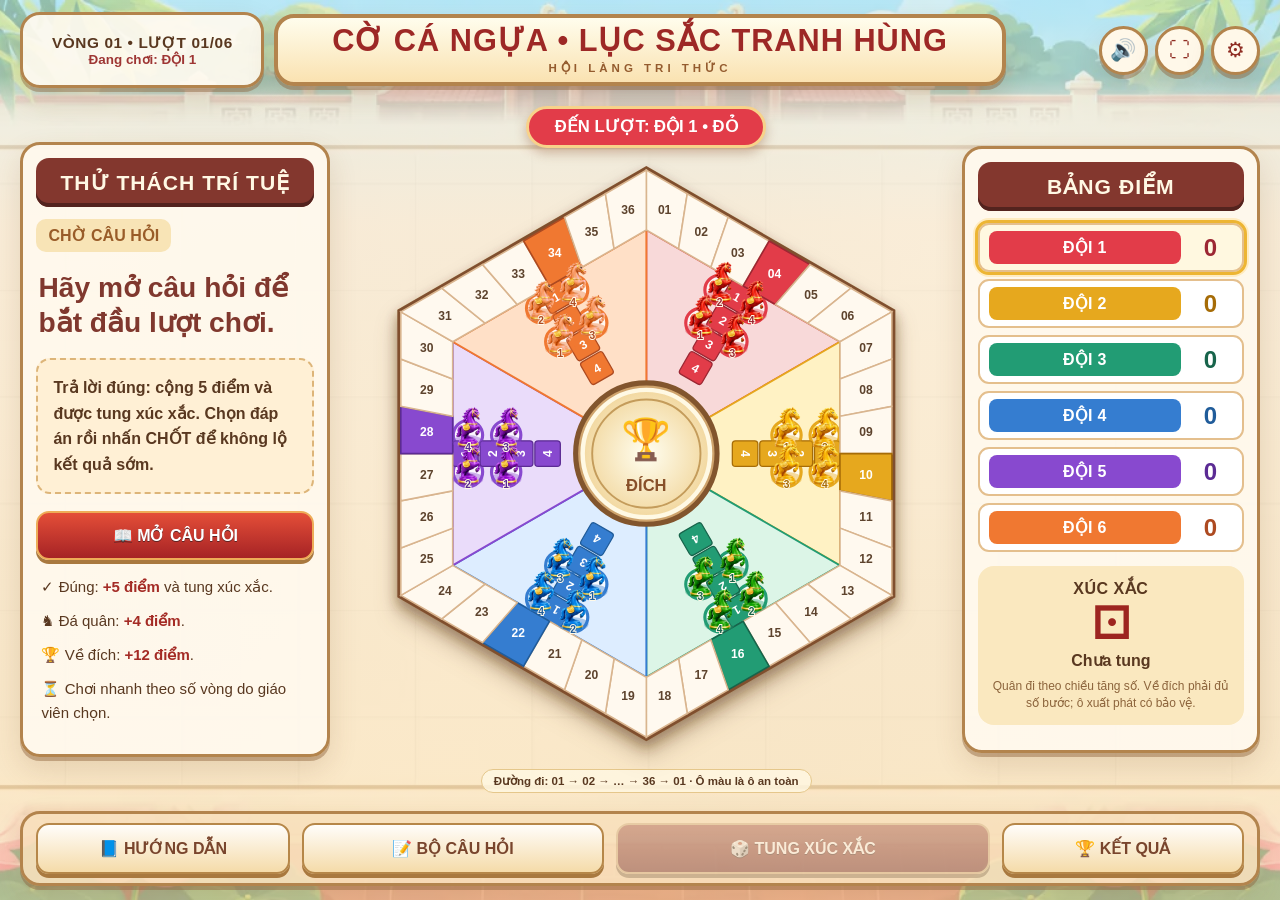
==== docs/co-ca-ngua-luc-sac/index.html @ 18ca9778 "Add playable six-team Cờ Cá Ngựa learning game with questions and 3D horse assets" ====
<!doctype html>
<html lang="vi">
<head>
<meta charset="utf-8"><meta name="viewport" content="width=device-width,initial-scale=1,viewport-fit=cover">
<title>Cờ Cá Ngựa • Lục Sắc Tranh Hùng – Hội Làng Tri Thức</title>
<meta name="description" content="Trò chơi cờ cá ngựa 6 đội, 6 màu, kết hợp câu hỏi giáo dục và tung xúc xắc – bản web chơi thử cho lớp học.">
<style>
:root{--ink:#593820;--muted:#82654a;--gold:#bd813b;--cream:#fff6e7;--paper:#fffaf1;--red:#ad342d;--shadow:0 12px 28px #71411b26;--b:#e6bd81;font-family:'Segoe UI',Tahoma,Arial,sans-serif;color:var(--ink)}
*{box-sizing:border-box}html,body{margin:0;min-height:100%;background:#efd8b1}button,input,select,textarea{font:inherit}button{cursor:pointer;touch-action:manipulation}button:disabled{cursor:not-allowed;opacity:.43;filter:grayscale(.5)}button:focus-visible,input:focus-visible,select:focus-visible{outline:3px solid #3191dd;outline-offset:3px}
body{background-image:linear-gradient(180deg,#d8eff4a8 0,#f8ecd9bb 25%,#f9e3bcac 100%),url('assets/background.webp');background-size:cover;background-position:center top;background-attachment:fixed}
.app{max-width:1920px;min-height:100dvh;margin:auto;display:flex;flex-direction:column;padding:12px clamp(10px,1.6vw,28px) 14px;gap:10px}
.header{display:grid;grid-template-columns:minmax(175px,1fr) minmax(320px,3fr) minmax(180px,1fr);align-items:center;gap:10px}
.info,.brand,.icon-btn,.panel,.foot,.chip{background:#fffaefe9;border:3px solid #b3844d;box-shadow:0 4px 0 #885c326b,var(--shadow);border-radius:20px}
.info{padding:10px 15px;text-align:center;min-height:76px;display:grid;align-content:center}.info strong{font-size:clamp(14px,1.2vw,22px);letter-spacing:.6px}.info span{color:#9e3634;font-weight:800;font-size:clamp(13px,1.05vw,18px)}
.brand{border-width:4px;text-align:center;padding:5px 12px;background:linear-gradient(#fffded,#fae2b1);position:relative}.brand h1{margin:1px 0;font-size:clamp(22px,2.4vw,42px);color:#9d2826;letter-spacing:1px;line-height:1.12}.brand p{font-weight:800;letter-spacing:4px;color:#945b2e;margin:2px 0;font-size:clamp(10px,.9vw,16px)}
.tool-icons{display:flex;justify-content:flex-end;gap:7px;flex-wrap:wrap}.icon-btn{height:49px;width:49px;border-radius:50%;font-size:21px;color:#8f2d23;background:#fff8e9}.icon-btn:hover{background:#fff0c7;transform:translateY(-2px)}
.main{display:grid;grid-template-columns:minmax(235px,25%) minmax(360px,1fr) minmax(240px,24%);gap:clamp(8px,1.3vw,22px);flex:1;min-height:0;align-items:stretch}
.panel{padding:13px;background:#fff9edf0;align-self:center;min-height:430px}.panel h2{font-size:clamp(20px,1.65vw,30px);text-align:center;border-radius:13px;background:#83372e;color:#fff8e4;margin:0 0 12px;padding:12px 6px;letter-spacing:1px;box-shadow:inset 0 -4px #53231e}
.side-label{display:inline-flex;font-weight:900;align-items:center;background:#f8e4b6;padding:7px 12px;border-radius:10px;color:#995c29}
.big-cta{font-size:clamp(22px,2.2vw,36px);font-weight:900;color:#80382e;margin:18px 2px 10px;line-height:1.26}
.instructions{font-size:clamp(15px,1.15vw,19px);line-height:1.65;margin:15px 5px}.instructions p{margin:9px 0}.instructions b{color:#a42b25}.phase-box{border:2px dashed #ddb579;background:#fff0d5;border-radius:14px;padding:15px;margin:17px 0;font-weight:700;line-height:1.6}
.soft-btn,.primary-btn{width:100%;border:2px solid #b68749;border-radius:13px;padding:13px 10px;font-size:clamp(16px,1.15vw,22px);font-weight:900;color:#79452d;background:linear-gradient(#fffdfa,#f5dba9);box-shadow:0 4px #a9793f;min-height:48px}.soft-btn:hover,.primary-btn:hover{filter:brightness(1.05);transform:translateY(-1px)}.primary-btn{background:linear-gradient(#e44e38,#a62325);border-color:#eeac57;color:white;text-shadow:0 1px #5f2323}.primary-btn:disabled{transform:none}
.board-area{display:flex;flex-direction:column;align-items:center;justify-content:center;gap:3px;min-width:0;position:relative}
.turn-banner{z-index:1;min-width:240px;padding:8px 22px;border:3px solid #f7d28a;border-radius:100px;background:#b52f28;color:white;font-weight:900;text-align:center;box-shadow:0 5px 12px #864b2859;font-size:clamp(15px,1.3vw,22px)}
.board-wrap{position:relative;width:100%;max-width:min(100%,700px);max-height:calc(100dvh - 235px);aspect-ratio:930/955;filter:drop-shadow(0 12px 10px #5333164d)}
#board{width:100%;height:100%;display:block;overflow:visible}#board .piece{cursor:pointer;transition:filter .15s}#board .piece:hover{filter:brightness(1.1) drop-shadow(0 0 8px #fff8a2)}#board .piece.canmove .piece-ring{stroke:#ffffff;stroke-width:8;stroke-dasharray:9 6;animation:halo 1s linear infinite}#board .piece.unselected{opacity:.86}#board .piece .horse-image{pointer-events:none}
@keyframes halo{to{stroke-dashoffset:-30}}.board-caption{font-size:clamp(11px,.9vw,16px);background:#fff8e3cf;border:1px solid #e5c78b;border-radius:100px;padding:4px 12px;text-align:center;font-weight:700;max-width:100%}
.score-row{display:flex;align-items:center;gap:8px;background:white;border:2px solid #e4bf8d;padding:6px 9px;margin:7px 0;border-radius:11px;min-height:47px}.score-name{font-weight:900;flex:1;text-align:center;color:white;border-radius:8px;padding:7px 3px;letter-spacing:.3px}.score-points{font-size:24px;font-weight:900;min-width:44px;text-align:center}.score-row.active{outline:3px solid #edb533;box-shadow:0 0 0 5px #ffecc1;background:#fff8e0}
.dice-panel{border-radius:16px;background:#fae8bf;padding:13px;text-align:center;margin-top:14px}.dice-panel strong{font-size:16px;letter-spacing:.5px}.die{font-size:44px;line-height:1.2;color:#9d2520;font-weight:900}.die.roll{animation:spin .1s linear infinite}@keyframes spin{50%{transform:rotate(10deg) scale(1.12)}}.mini-rule{font-size:12px;color:#8c643c;line-height:1.4;margin-top:8px}
.foot{display:grid;grid-template-columns:1.05fr 1.25fr 1.55fr 1fr;gap:12px;padding:9px 13px;background:#f8e1bdde;min-height:75px}.foot button{min-height:51px}
.modal-backdrop{display:none;position:fixed;inset:0;background:#26170fe8;backdrop-filter:blur(7px);z-index:30;align-items:center;justify-content:center;padding:15px}.modal-backdrop.open{display:flex}.modal{background:linear-gradient(140deg,#fff8e6,#fffdf7);border:5px solid #d8a14f;border-radius:26px;box-shadow:0 25px 75px #0d0706b0;max-height:96dvh;overflow:auto;width:min(1080px,97vw);position:relative;padding:clamp(18px,3vw,38px)}.modal h2{margin:0;color:#90372d;font-size:clamp(24px,2.6vw,46px)}.modal-top{display:flex;justify-content:space-between;align-items:center;gap:12px;padding-bottom:13px;border-bottom:2px solid #f1d4a3}.modal-top small{color:#a77a41;font-weight:900;letter-spacing:1px}.close-modal{background:#f3e1bb;border:2px solid #d4ad73;border-radius:50%;font-weight:900;width:42px;height:42px;font-size:23px;color:#85412f}
.q-title{text-align:center;font-size:clamp(25px,3.3vw,49px);line-height:1.23;font-weight:900;margin:28px auto 22px;max-width:910px;color:#4f311e}.q-options{display:grid;grid-template-columns:repeat(2,minmax(0,1fr));gap:15px;margin:18px auto;max-width:940px}.q-option{background:#fff;border:3px solid #dab381;border-radius:16px;min-height:79px;padding:16px;font-size:clamp(18px,1.65vw,28px);font-weight:750;text-align:left;color:#603d28}.q-option:hover{background:#fff0cf}.q-option.selected{background:#d9e8ff;border-color:#3384d5}.q-option.correct{background:#dcf6dc;border-color:#25965f}.q-option.wrong{background:#ffe0df;border-color:#cf4c3f}.q-option:disabled{opacity:1;cursor:default}
.q-actions{display:flex;gap:14px;margin-top:24px;justify-content:center;align-items:center;flex-wrap:wrap}.q-actions .primary-btn,.q-actions .soft-btn{width:auto;min-width:225px;padding-inline:28px}.quiz-timer{font-variant-numeric:tabular-nums;font-size:clamp(24px,3vw,48px);font-weight:900;color:#b22f2e;background:#fff0d3;border:3px solid #c89655;border-radius:100px;padding:9px 22px}.quiz-timer.low{color:#f02c32;animation:urgent .7s infinite alternate}@keyframes urgent{to{background:#ffb9a4}}
.answer-result{display:none;margin:17px auto 0;padding:18px 22px;border-radius:16px;background:#f9ead0;font-size:clamp(17px,1.4vw,24px);line-height:1.5;max-width:940px}.answer-result.show{display:block}.answer-result.good{background:#dcf5db;color:#176a35}.answer-result.bad{background:#ffe1d9;color:#9b2b1f}
.text-response{width:100%;padding:17px;border:3px solid #d6b076;border-radius:16px;font-size:clamp(22px,2vw,34px);min-height:70px}.settings-grid{display:grid;grid-template-columns:1fr 1fr;gap:18px;margin-top:24px}.settings-grid label{font-size:18px;font-weight:800}.settings-grid select,.settings-grid input{display:block;width:100%;padding:11px;font-size:18px;border:2px solid #cda56c;border-radius:10px;margin-top:9px;background:white}.settings-grid input[type=checkbox]{display:inline;width:auto;margin:8px}.list-bank{max-height:180px;overflow:auto;background:#fff5e4;border-radius:12px;padding:12px;font-size:15px;margin:12px 0}.toast{position:fixed;bottom:105px;left:50%;transform:translateX(-50%);z-index:40;background:#47301fea;color:white;padding:13px 23px;border:1px solid #f8d792;border-radius:14px;box-shadow:var(--shadow);max-width:90vw;font-weight:800;text-align:center;display:none}.toast.show{display:block}
@media(min-width:1500px){.main{grid-template-columns:24% 1fr 23%}.panel{padding:17px}.board-wrap{max-width:750px}}
@media(max-width:1100px){.app{padding:9px}.main{grid-template-columns:minmax(200px,24%) minmax(315px,1fr) minmax(195px,23%);gap:7px}.panel{padding:8px}.header{grid-template-columns:180px 1fr 180px}.brand h1{font-size:24px}.info{min-height:60px}.panel h2{font-size:19px;padding:8px}.big-cta{font-size:21px}.score-row{min-height:38px;padding:4px}.score-points{font-size:19px}.board-wrap{max-height:calc(100dvh - 207px)}.foot{gap:6px;padding:6px}}
@media(max-width:790px){.app{gap:9px}.header{grid-template-columns:1fr auto}.brand{grid-column:1/-1;grid-row:1}.info{grid-column:1;grid-row:2}.tool-icons{grid-column:2;grid-row:2}.main{display:flex;flex-direction:column}.board-area{order:0}.left-panel{order:1}.right-panel{order:2}.board-wrap{width:min(95vw,600px);max-height:none}.panel{width:100%;min-height:auto}.foot{grid-template-columns:1fr 1fr;position:sticky;bottom:4px;z-index:10}.board-caption{font-size:11px}.q-options{grid-template-columns:1fr}.settings-grid{grid-template-columns:1fr}.q-option{min-height:59px}}
@media(prefers-reduced-motion:reduce){*,*::before,*::after{animation:none!important;transition:none!important}}
</style>
</head>
<body>
<div class="app">
<header class="header">
 <div class="info"><strong id="roundLabel">VÒNG 01 • LƯỢT 01/06</strong><span id="teamLabel">Đang chơi: ĐỘI 1</span></div>
 <div class="brand"><h1>CỜ CÁ NGỰA • LỤC SẮC TRANH HÙNG</h1><p>HỘI LÀNG TRI THỨC</p></div>
 <div class="tool-icons"><button class="icon-btn" id="soundBtn" title="Bật / tắt âm thanh">🔊</button><button class="icon-btn" id="fullscreenBtn" title="Toàn màn hình">⛶</button><button class="icon-btn" id="settingsBtn" title="Cài đặt">⚙</button></div>
</header>
<main class="main">
 <section class="panel left-panel" aria-label="Thông tin trò chơi"><h2>THỬ THÁCH TRÍ TUỆ</h2><div class="side-label" id="phaseTitle">SẴN SÀNG</div><div class="big-cta" id="phaseHeadline">Trả lời đúng để tung xúc xắc!</div><div class="phase-box" id="phaseDetail">Đội đến lượt hãy mở câu hỏi. Đáp án chỉ xuất hiện sau khi chốt.</div><button class="primary-btn" id="questionBtn">📖 MỞ CÂU HỎI</button><div id="piecePicker" style="display:none;grid-template-columns:1fr 1fr;gap:7px;margin-top:12px"></div><div class="instructions"><p>✓ Đúng: <b>+5 điểm</b> và tung xúc xắc.</p><p>♞ Đá quân: <b>+4 điểm</b>.</p><p>🏆 Về đích: <b>+12 điểm</b>.</p><p>⏳ Chơi nhanh theo số vòng do giáo viên chọn.</p></div></section>
 <section class="board-area"><div class="turn-banner" id="turnBanner">ĐẾN LƯỢT: ĐỘI 1 • ĐỎ</div><div class="board-wrap"><svg id="board" xmlns="http://www.w3.org/2000/svg" viewBox="495 90 930 965" role="img" aria-label="Bàn cờ cá ngựa 6 đội, vòng đi 36 ô, các quân ngựa có thể bấm chọn"></svg></div><div class="board-caption">Đường đi: 01 → 02 → … → 36 → 01 · Ô màu là ô an toàn</div></section>
 <aside class="panel right-panel"><h2>BẢNG ĐIỂM</h2><div id="scores"></div><div class="dice-panel"><strong>XÚC XẮC</strong><div class="die" id="dieFace">⚀</div><div id="diceText" style="font-weight:800">Chưa tung</div><div class="mini-rule">Quân đi theo chiều tăng số. Về đích phải đủ số bước; ô xuất phát có bảo vệ.</div></div><div style="margin-top:12px"><button class="soft-btn" id="skipBtn" style="display:none">CHUYỂN ĐỘI ➜</button></div></aside>
</main>
<footer class="foot"><button class="soft-btn" id="guideBtn">📘 HƯỚNG DẪN</button><button class="soft-btn" id="bankBtn">📝 BỘ CÂU HỎI</button><button class="primary-btn" id="rollBtn" disabled>🎲 TUNG XÚC XẮC</button><button class="soft-btn" id="resultBtn">🏆 KẾT QUẢ</button></footer>
</div>
<div class="modal-backdrop" id="questionModal" role="dialog" aria-modal="true" aria-label="Câu hỏi"><div class="modal"><div class="modal-top"><div><small id="qMeta">CÂU HỎI</small><h2 id="qTeam">ĐỘI 1</h2></div><div class="quiz-timer" id="timerFace">25s</div><button class="close-modal" id="closeQuestion" aria-label="Thu nhỏ câu hỏi">×</button></div><div class="q-title" id="qTitle"></div><div class="q-options" id="qOptions"></div><div id="shortBox" style="display:none"><input id="shortAnswer" class="text-response" placeholder="Nhập câu trả lời ngắn của đội…"><p style="text-align:center;color:#87664c">Giáo viên có thể chấm đúng/sai thủ công sau khi chốt.</p></div><div class="answer-result" id="qResult"></div><div class="q-actions" id="qActions"></div></div></div>
<div class="modal-backdrop" id="generalModal" role="dialog" aria-modal="true" aria-label="Cài đặt và hướng dẫn"><div class="modal"><div class="modal-top"><h2 id="generalTitle">HƯỚNG DẪN</h2><button class="close-modal" id="closeGeneral">×</button></div><div id="generalBody"></div></div></div>
<div class="toast" id="toast" role="status"></div>
<script>
(()=>{'use strict';
const $=id=>document.getElementById(id), esc=x=>String(x??'').replace(/[&<>"']/g,c=>({'&':'&amp;','<':'&lt;','>':'&gt;','"':'&quot;',"'":'&#39;'}[c]));
const TEAMS=[{name:'Đội 1',desc:'ĐỎ',color:'#e23c49',dark:'#9c2733',light:'#f8d9d9',start:4},{name:'Đội 2',desc:'VÀNG',color:'#e6a81e',dark:'#a66c07',light:'#fff2c4',start:10},{name:'Đội 3',desc:'XANH LÁ',color:'#229c74',dark:'#17644b',light:'#dcf5e7',start:16},{name:'Đội 4',desc:'XANH DƯƠNG',color:'#357dd0',dark:'#205c9a',light:'#ddedff',start:22},{name:'Đội 5',desc:'TÍM',color:'#8849cf',dark:'#5b2b94',light:'#eadcfa',start:28},{name:'Đội 6',desc:'CAM',color:'#f07831',dark:'#ad4a21',light:'#ffe0c7',start:34}];
const Q=[
{type:'mcq',topic:'Địa lí',q:'Thủ đô của Việt Nam là thành phố nào?',o:['Huế','Đà Nẵng','Hà Nội','TP. Hồ Chí Minh'],a:2,ex:'Hà Nội là thủ đô của Việt Nam.'},
{type:'mcq',topic:'Địa lí',q:'Châu lục nào có diện tích lớn nhất trên Trái Đất?',o:['Châu Âu','Châu Á','Châu Phi','Châu Đại Dương'],a:1,ex:'Châu Á là châu lục có diện tích lớn nhất.'},
{type:'tf',topic:'Khoa học',q:'Trái Đất tự quay quanh trục của mình.',a:true,ex:'Trái Đất tự quay quanh trục, tạo ra sự luân phiên ngày và đêm.'},
{type:'mcq',topic:'Lịch sử',q:'Văn Miếu – Quốc Tử Giám nằm ở thành phố nào?',o:['Hà Nội','Huế','Đà Lạt','Cần Thơ'],a:0,ex:'Văn Miếu – Quốc Tử Giám nằm tại Hà Nội.'},
{type:'short',topic:'Tiếng Anh',q:'Viết từ tiếng Anh có nghĩa là “thư viện”.',accepted:['library'],ex:'Library nghĩa là thư viện.'},
{type:'mcq',topic:'Khoa học',q:'Khí nào cần thiết cho quá trình hô hấp của con người?',o:['Nitơ','Ôxi','Heli','Hiđrô'],a:1,ex:'Con người cần ôxi cho quá trình hô hấp.'},
{type:'mcq',topic:'Địa lí',q:'Đường Xích đạo chia Trái Đất thành những phần nào?',o:['Đông và Tây','Bắc và Nam','Trên và dưới','Đất và biển'],a:1,ex:'Xích đạo chia Trái Đất thành bán cầu Bắc và bán cầu Nam.'},
{type:'tf',topic:'Toán học',q:'Một tam giác có tổng ba góc trong bằng 180 độ.',a:true,ex:'Tổng ba góc trong của một tam giác là 180°.'},
{type:'mcq',topic:'Tiếng Anh',q:'Dạng quá khứ của động từ “go” là gì?',o:['goed','gone','went','going'],a:2,ex:'Go – went – gone.'},
{type:'mcq',topic:'Lịch sử',q:'Ngày Quốc khánh Việt Nam là ngày nào?',o:['30/4','1/5','2/9','20/11'],a:2,ex:'Ngày Quốc khánh Việt Nam là ngày 2 tháng 9.'},
{type:'keyword',topic:'Địa lí',q:'Hãy chọn đúng HAI đại dương trong các tên sau.',o:['Thái Bình Dương','Châu Á','Đại Tây Dương','Châu Phi','Sao Hỏa'],a:[0,2],ex:'Thái Bình Dương và Đại Tây Dương đều là đại dương.'},
{type:'mcq',topic:'Sinh học',q:'Bộ phận nào của cây thường thực hiện quang hợp chủ yếu?',o:['Rễ','Lá','Hoa','Quả'],a:1,ex:'Lá chứa nhiều lục lạp và là cơ quan quang hợp chủ yếu.'},
{type:'short',topic:'Địa lí',q:'Nêu tên hành tinh chúng ta đang sinh sống.',accepted:['trái đất','trai dat','earth'],ex:'Chúng ta đang sinh sống trên Trái Đất.'},
{type:'tf',topic:'Vật lí',q:'Âm thanh có thể truyền qua chân không.',a:false,ex:'Âm thanh cần môi trường vật chất để truyền.'},
{type:'mcq',topic:'Toán học',q:'Phép tính 12 × 8 cho kết quả nào?',o:['86','96','108','116'],a:1,ex:'12 nhân 8 bằng 96.'},
{type:'mcq',topic:'Địa lí',q:'Lớp vỏ Trái Đất nằm ở vị trí nào?',o:['Ngoài cùng','Trong cùng','Giữa lõi','Chỉ ở đại dương'],a:0,ex:'Vỏ Trái Đất là lớp ngoài cùng.'},
{type:'mcq',topic:'Tiếng Anh',q:'“She ____ to school every day.” Chọn từ đúng.',o:['go','goes','going','went'],a:1,ex:'Ngôi thứ ba số ít ở hiện tại đơn dùng goes.'},
{type:'keyword',topic:'Khoa học',q:'Hãy chọn đúng HAI vật liệu dẫn điện thông dụng.',o:['Gỗ khô','Đồng','Nhựa','Nhôm','Cao su'],a:[1,3],ex:'Đồng và nhôm đều là kim loại dẫn điện.'},
{type:'tf',topic:'Địa lí',q:'Mặt Trăng là một ngôi sao tự phát sáng.',a:false,ex:'Mặt Trăng là vệ tinh tự nhiên và phản xạ ánh sáng Mặt Trời.'},
{type:'mcq',topic:'Địa lí',q:'Đại dương nào có diện tích lớn nhất?',o:['Ấn Độ Dương','Đại Tây Dương','Bắc Băng Dương','Thái Bình Dương'],a:3,ex:'Thái Bình Dương có diện tích lớn nhất.'},
{type:'mcq',topic:'Toán học',q:'Một giờ có bao nhiêu phút?',o:['30','45','60','90'],a:2,ex:'Một giờ có 60 phút.'},
{type:'mcq',topic:'Lịch sử',q:'Hai Bà Trưng khởi nghĩa vào năm nào?',o:['Năm 40','Năm 248','Năm 938','Năm 1010'],a:0,ex:'Cuộc khởi nghĩa Hai Bà Trưng nổ ra năm 40.'},
{type:'short',topic:'Tiếng Anh',q:'Viết từ tiếng Anh chỉ màu xanh lá cây.',accepted:['green'],ex:'Green nghĩa là màu xanh lá cây.'},
{type:'mcq',topic:'Khoa học',q:'Nước tinh khiết đóng băng ở khoảng bao nhiêu độ C (áp suất thường)?',o:['0°C','10°C','50°C','100°C'],a:0,ex:'Ở áp suất khí quyển tiêu chuẩn, nước tinh khiết đóng băng ở khoảng 0°C.'},
{type:'mcq',topic:'Tiếng Anh',q:'“Children” là số nhiều của từ nào?',o:['child','chicken','chair','city'],a:0,ex:'Child – children.'},
{type:'tf',topic:'Khoa học',q:'Thực vật cần ánh sáng cho quá trình quang hợp.',a:true,ex:'Ánh sáng cung cấp năng lượng cho quá trình quang hợp.'},
{type:'mcq',topic:'Địa lí',q:'Bản đồ thường dùng yếu tố nào để thể hiện phương hướng?',o:['Thước đo nhiệt','Mũi tên chỉ Bắc','Đồng hồ','Nhiệt kế'],a:1,ex:'Mũi tên chỉ hướng Bắc giúp xác định các hướng còn lại.'},
{type:'mcq',topic:'Toán học',q:'Số nào là số nguyên tố?',o:['9','15','17','21'],a:2,ex:'17 chỉ có hai ước dương là 1 và 17.'},
{type:'short',topic:'Địa lí',q:'Tên một châu lục nằm hoàn toàn ở bán cầu Nam?',accepted:['châu nam cực','nam cực','antarctica'],ex:'Châu Nam Cực nằm hoàn toàn ở bán cầu Nam.'},
{type:'mcq',topic:'Khoa học',q:'Trong hệ Mặt Trời, hành tinh nào gần Mặt Trời nhất?',o:['Trái Đất','Sao Kim','Sao Thủy','Sao Hỏa'],a:2,ex:'Sao Thủy là hành tinh gần Mặt Trời nhất.'}
];
let bank=Q.slice(), settings={rounds:4,launchAny:true,sound:true}, state, activeQuestion=null, selected=null, confirmed=false, qRemaining=25, qPaused=false, timerId=null, toastId=null, animating=false, audioContext=null;
const pick=(x)=>Number(x||0), rnd=()=>Math.floor(Math.random()*6)+1, pad=n=>String(n).padStart(2,'0');
const point=(r,a)=>({x:960+r*Math.cos(a*Math.PI/180),y:565+r*Math.sin(a*Math.PI/180)}), lerp=(a,b,t)=>({x:a.x+(b.x-a.x)*t,y:a.y+(b.y-a.y)*t}), points=(p)=>p.map(k=>`${k.x.toFixed(2)},${k.y.toFixed(2)}`).join(' ');
function drawBoard(){const svg=$('board');let out=`<defs><linearGradient id="wood" x1="0" y1="0" x2="1" y2="1"><stop stop-color="#ffe5aa"/><stop offset=".5" stop-color="#d7a25c"/><stop offset="1" stop-color="#97613a"/></linearGradient><radialGradient id="trophyBg"><stop stop-color="#fffef0"/><stop offset="1" stop-color="#f2d8a0"/></radialGradient><filter id="boardShadow" x="-30%" y="-30%" width="160%" height="170%"><feDropShadow dx="0" dy="10" stdDeviation="9" flood-color="#64401e" flood-opacity=".4"/></filter></defs>`;
 const V=Array.from({length:6},(_,i)=>point(445,-90+i*60)),U=Array.from({length:6},(_,i)=>point(351,-90+i*60));
 out+=`<g filter="url(#boardShadow)"><polygon points="${points(V)}" fill="url(#wood)" stroke="#80502d" stroke-width="11"/><polygon points="${points(Array.from({length:6},(_,i)=>point(432,-90+i*60)))}" fill="#fff9ed" stroke="#e6c17f" stroke-width="6"/></g>`;
 TEAMS.forEach((t,i)=>{const a=-60+60*i;out+=`<polygon points="${points([{x:960,y:565},U[i],U[(i+1)%6]])}" fill="${t.light}" stroke="${t.color}" stroke-width="3"/>`;
 const cc=point(250,a),ang=a*Math.PI/180,ux=-Math.sin(ang),uy=Math.cos(ang),vx=Math.cos(ang),vy=Math.sin(ang);
 for(let row of [-1,1])for(let col of [-1,1]){const x=cc.x+ux*row*29+vx*col*30,y=cc.y+uy*row*29+vy*col*30;out+=`<circle cx="${x}" cy="${y}" r="23" fill="white" fill-opacity=".75" stroke="${t.color}" stroke-width="5"/>`}
 for(let j=0;j<4;j++){const p=point(155+j*43,a);out+=`<g transform="translate(${p.x} ${p.y}) rotate(${a+90})"><rect x="-20" y="-20" width="40" height="40" rx="5" fill="${t.color}" stroke="${t.dark}" stroke-width="2"/><text x="0" y="7" text-anchor="middle" fill="white" font-size="19" font-weight="900">${4-j}</text></g>`}
 });
 for(let i=0;i<6;i++)for(let j=0;j<6;j++){let q=[lerp(V[i],V[(i+1)%6],j/6),lerp(V[i],V[(i+1)%6],(j+1)/6),lerp(U[i],U[(i+1)%6],(j+1)/6),lerp(U[i],U[(i+1)%6],j/6)];let n=i*6+j+1,p={x:q.reduce((s,v)=>s+v.x,0)/4,y:q.reduce((s,v)=>s+v.y,0)/4},safe=j===3;out+=`<polygon points="${points(q)}" fill="${safe?TEAMS[i].color:'#fff9ef'}" stroke="${safe?TEAMS[i].dark:'#d9b58f'}" stroke-width="2.5"/><text x="${p.x}" y="${p.y+6}" font-size="19" text-anchor="middle" font-weight="800" fill="${safe?'#fff':'#5d432d'}">${pad(n)}</text>`}
 out+=`<circle cx="960" cy="565" r="111" fill="#cfa46d" stroke="#82552d" stroke-width="8"/><circle cx="960" cy="565" r="100" fill="url(#trophyBg)" stroke="#fff9e4" stroke-width="7"/><circle cx="960" cy="565" r="85" fill="none" stroke="#c49c5b" stroke-width="3"/><text x="960" y="564" text-anchor="middle" font-size="63">🏆</text><text x="960" y="624" text-anchor="middle" font-size="26" font-weight="900" fill="#885029">ĐÍCH</text><g id="pieceLayer"></g>`;svg.innerHTML=out;renderPieces()}
function yardPos(team,j){let a=-60+team*60,cc=point(250,a),rad=a*Math.PI/180,ux=-Math.sin(rad),uy=Math.cos(rad),vx=Math.cos(rad),vy=Math.sin(rad),row=(Math.floor(j/2)*2-1),col=(j%2*2-1);return{x:cc.x+ux*row*29+vx*col*30,y:cc.y+uy*row*29+vy*col*30}}
function cellPos(n){let i=Math.floor((n-1)/6),j=(n-1)%6,V=Array.from({length:6},(_,k)=>point(445,-90+k*60)),U=Array.from({length:6},(_,k)=>point(351,-90+k*60)),q=[lerp(V[i],V[(i+1)%6],j/6),lerp(V[i],V[(i+1)%6],(j+1)/6),lerp(U[i],U[(i+1)%6],(j+1)/6),lerp(U[i],U[(i+1)%6],j/6)];return{x:q.reduce((s,v)=>s+v.x,0)/4,y:q.reduce((s,v)=>s+v.y,0)/4}}
function absolutePosition(t,j){const step=state.pieces[t][j];if(step===-1)return yardPos(t,j);if(step<36)return cellPos((TEAMS[t].start-1+step)%36+1);if(step<40)return point(155+(39-step)*43,-60+t*60);return point(50,-60+t*60)}
function renderPieces(){const parent=$('pieceLayer');if(!parent||!state)return;let html='',grouped=new Map();for(let t=0;t<6;t++)for(let j=0;j<4;j++){const s=state.pieces[t][j];if(s<0||s>=36)continue;const n=(TEAMS[t].start-1+s)%36+1,key='c'+n;grouped.set(key,[...(grouped.get(key)||[]),t+'-'+j])}
 for(let t=0;t<6;t++)for(let j=0;j<4;j++){let p=absolutePosition(t,j),step=state.pieces[t][j],arr=step>=0&&step<36?grouped.get('c'+((TEAMS[t].start-1+step)%36+1))||[]:[],pos=arr.indexOf(t+'-'+j);if(arr.length>1){let angle=2*Math.PI*pos/arr.length;p={x:p.x+Math.cos(angle)*Math.min(18,arr.length*6),y:p.y+Math.sin(angle)*Math.min(18,arr.length*6)}}
 const active=state.phase==='choose'&&t===state.turn&&canMove(t,j,state.dice),waiting=state.phase==='choose'&&!active;const size=step===-1?75:step===40?66:65;const label=step===-1?'SÂN':step===40?'ĐÍCH':step>=36?`VỀ ${step-35}`:pad((TEAMS[t].start-1+step)%36+1);
 html+=`<g class="piece ${active?'canmove':''} ${waiting?'unselected':''}" transform="translate(${p.x.toFixed(2)} ${p.y.toFixed(2)})" data-team="${t}" data-piece="${j}" tabindex="0" role="button" aria-label="${TEAMS[t].name}, ngựa ${j+1}, ${label}"><ellipse class="piece-ring" cy="11" rx="24" ry="11" fill="${TEAMS[t].color}" fill-opacity=".40" stroke="${active?'white':'transparent'}"/><image class="horse-image" href="assets/horse-${t+1}.webp" x="${-size/2}" y="${-size*.67}" width="${size}" height="${size}" preserveAspectRatio="xMidYMid meet"/><text x="0" y="${size*.33}" font-size="16" font-weight="900" fill="${TEAMS[t].dark}" stroke="#fff9e8" stroke-width="3" paint-order="stroke" text-anchor="middle">${j+1}</text></g>`}
 parent.innerHTML=html;parent.querySelectorAll('.piece').forEach(el=>{el.addEventListener('click',()=>choosePiece(+el.dataset.team,+el.dataset.piece));el.addEventListener('keydown',e=>{if(e.key==='Enter'||e.key===' '){e.preventDefault();choosePiece(+el.dataset.team,+el.dataset.piece)}})})}
function init(){let saved;try{saved=JSON.parse(localStorage.getItem('luc-sac-game-v4')||'null')}catch(e){}if(saved&&location.search.indexOf('fresh=1')===-1&&Array.isArray(saved.pieces)&&saved.pieces.length===6&&saved.scores?.length===6){state={...saved,phase:['ask','review','rolling','choose'].includes(saved.phase)?'ready':saved.phase,dice:null};if(state.phase==='done')state.phase='done'}else state={round:1,turn:0,phase:'ready',dice:null,pieces:Array.from({length:6},()=>[-1,-1,-1,-1]),scores:[0,0,0,0,0,0],questionsAsked:0,history:[]};try{const x=JSON.parse(localStorage.getItem('luc-sac-settings-v4')||'null');if(x)settings={...settings,...x};const q=JSON.parse(localStorage.getItem('luc-sac-bank-v4')||'null');if(Array.isArray(q)&&q.length)bank=q}catch(e){}drawBoard();render()}
function save(){try{localStorage.setItem('luc-sac-game-v4',JSON.stringify(state));localStorage.setItem('luc-sac-settings-v4',JSON.stringify(settings))}catch(e){}}
function render(){if(!state)return;const t=TEAMS[state.turn],round=state.round; $('roundLabel').textContent=`VÒNG ${pad(round)} • LƯỢT ${pad(state.turn+1)}/06`;$('teamLabel').textContent=`Đang chơi: ${t.name.toUpperCase()}`;$('turnBanner').textContent=state.phase==='done'?'KẾT THÚC TRẬN ĐẤU':`ĐẾN LƯỢT: ${t.name.toUpperCase()} • ${t.desc}`; $('turnBanner').style.background=t.color;
 $('scores').innerHTML=TEAMS.map((team,i)=>`<div class="score-row ${i===state.turn&&state.phase!=='done'?'active':''}"><span class="score-name" style="background:${team.color}">${team.name.toUpperCase()}</span><span class="score-points" style="color:${team.dark}">${state.scores[i]}</span></div>`).join('');
 const messages={ready:['CHỜ CÂU HỎI','Hãy mở câu hỏi để bắt đầu lượt chơi.','Trả lời đúng: cộng 5 điểm và được tung xúc xắc. Chọn đáp án rồi nhấn CHỐT để không lộ kết quả sớm.'],ask:['ĐANG TRẢ LỜI','Câu hỏi toàn màn hình đã mở.','Học sinh chọn đáp án, giáo viên chốt câu trả lời.'],review:['ĐÃ CHỐT CÂU','Xem kết quả trước khi tiếp tục.','Kết quả sẽ hiển thị trong khung câu hỏi.'],roll:['TUNG XÚC XẮC','Trả lời đúng! Đến lượt tung xúc xắc.','Bấm nút TUNG XÚC XẮC bên dưới.'],rolling:['ĐANG TUNG','Xúc xắc đang quay...','Chờ kết quả xúc xắc.'],choose:['CHỌN QUÂN NGỰA','Chọn một quân có thể di chuyển.','Nhấn trực tiếp quân ngựa sáng lên trên bàn cờ.'],end:['KẾT THÚC LƯỢT','Đã hoàn thành lượt chơi.','Bấm CHUYỂN ĐỘI để tiếp tục.'],done:['HOÀN THÀNH','Trò chơi đã kết thúc!','Bấm KẾT QUẢ để xem đội chiến thắng và bảng xếp hạng.']};let m=messages[state.phase]||messages.ready;$('phaseTitle').textContent=m[0];$('phaseHeadline').textContent=m[1];$('phaseDetail').textContent=m[2];$('questionBtn').disabled=state.phase!=='ready'&&state.phase!=='ask';$('questionBtn').textContent=state.phase==='ask'?'📖 QUAY LẠI CÂU HỎI':'📖 MỞ CÂU HỎI';$('rollBtn').disabled=state.phase!=='roll';$('skipBtn').style.display=['end','choose'].includes(state.phase)?'block':'none';$('skipBtn').textContent=state.phase==='choose'?'BỎ LƯỢT ➜':'CHUYỂN ĐỘI ➜';if(state.phase==='done'){$('questionBtn').disabled=true;$('skipBtn').style.display='none'}const pk=$('piecePicker');pk.style.display=state.phase==='choose'?'grid':'none';pk.innerHTML=state.phase==='choose'?state.pieces[state.turn].map((s,j)=>`<button class="soft-btn" data-horse="${j}" ${canMove(state.turn,j,state.dice)?'':'disabled'}>♞ NGỰA ${j+1}</button>`).join(''):'';pk.querySelectorAll('button').forEach(b=>b.onclick=()=>choosePiece(state.turn,Number(b.dataset.horse)));$('dieFace').textContent=state.dice?'⚀⚁⚂⚃⚄⚅'[state.dice-1]:'⚀';$('diceText').textContent=state.dice?`Kết quả: ${state.dice} bước`:'Chưa tung';renderPieces();save()}
function flash(s){let toast=$('toast');toast.textContent=s;toast.classList.add('show');clearTimeout(toastId);toastId=setTimeout(()=>toast.classList.remove('show'),3200)}
function tone(freq=600){if(!settings.sound)return;try{const Audio=window.AudioContext||window.webkitAudioContext;audioContext=audioContext||new Audio();const os=audioContext.createOscillator(),gain=audioContext.createGain();os.type='sine';os.frequency.value=freq;gain.gain.value=.055;os.connect(gain);gain.connect(audioContext.destination);os.start();gain.gain.exponentialRampToValueAtTime(.001,audioContext.currentTime+.17);os.stop(audioContext.currentTime+.18)}catch(e){}}
function modal(id,open){$(id).classList.toggle('open',!!open);document.body.style.overflow=document.querySelector('.modal-backdrop.open')?'hidden':''}
function nextQuestion(){const q=bank[state.questionsAsked%bank.length];state.questionsAsked++;return q}
function openQuestion(){if(state.phase!=='ready'&&state.phase!=='ask')return;if(state.phase==='ready'){activeQuestion=nextQuestion();selected=activeQuestion.type==='keyword'?[]:null;confirmed=false;qRemaining=['short','keyword'].includes(activeQuestion.type)?40:25;qPaused=false;state.phase='ask';render()}else if(!activeQuestion){activeQuestion=bank[Math.max(0,state.questionsAsked-1)%bank.length];selected=null;confirmed=false;qRemaining=25}drawQuestion();modal('questionModal',true);startTimer()}
function startTimer(){clearInterval(timerId);timerId=setInterval(()=>{if(qPaused||confirmed||!$('questionModal').classList.contains('open'))return;qRemaining--;updateTimer();if(qRemaining<=0)finalize(false,'Hết giờ!')},1000)}
function updateTimer(){$('timerFace').textContent=`${Math.max(0,qRemaining)}s`;$('timerFace').classList.toggle('low',qRemaining<=7)}
function correctAnswer(q){if(q.type==='mcq')return 'ABCD'[q.a]+'. '+q.o[q.a];if(q.type==='tf')return q.a?'ĐÚNG':'SAI';if(q.type==='short')return q.accepted.join(' / ');if(q.type==='keyword')return q.a.map(i=>q.o[i]).join(' và ');return ''}
function drawQuestion(){const q=activeQuestion;if(!q)return;$('qMeta').textContent=`CÂU ${pad(state.questionsAsked)} • ${q.topic||'TỔNG HỢP'} • ${q.type==='mcq'?'TRẮC NGHIỆM':q.type==='tf'?'ĐÚNG / SAI':q.type==='keyword'?'CHỌN NHIỀU ĐÁP ÁN':'TRẢ LỜI NGẮN'}`;$('qTeam').textContent=TEAMS[state.turn].name.toUpperCase();$('qTeam').style.color=TEAMS[state.turn].dark;$('qTitle').textContent=q.q;updateTimer();$('qResult').className='answer-result';$('qResult').textContent='';$('shortBox').style.display=q.type==='short'?'block':'none';$('qOptions').style.display=q.type==='short'?'none':'grid';$('shortAnswer').value='';$('qOptions').innerHTML=(q.type==='tf'?['ĐÚNG','SAI']:q.o||[]).map((x,i)=>`<button class="q-option" data-option="${i}">${q.type==='mcq'||q.type==='keyword'?String.fromCharCode(65+i)+'. ':''}${esc(x)}</button>`).join('');$('qOptions').querySelectorAll('button').forEach(b=>b.addEventListener('click',()=>{if(confirmed)return;const n=+b.dataset.option;if(q.type==='keyword'){selected.includes(n)?selected=selected.filter(x=>x!==n):selected.push(n)}else selected=n;highlightChoices()}));drawActions()}
function highlightChoices(){$('qOptions').querySelectorAll('button').forEach(b=>{const n=+b.dataset.option;b.classList.toggle('selected',Array.isArray(selected)?selected.includes(n):selected===n);if(confirmed){const yes=activeQuestion.type==='tf'?n===(activeQuestion.a?0:1):activeQuestion.type==='mcq'?n===activeQuestion.a:activeQuestion.type==='keyword'?activeQuestion.a.includes(n):false;b.classList.toggle('correct',yes);b.classList.toggle('wrong',!yes&&(Array.isArray(selected)?selected.includes(n):selected===n))}b.disabled=confirmed})}
function drawActions(){const el=$('qActions');if(!confirmed){el.innerHTML=`<button class="soft-btn" id="pauseTime">${qPaused?'▶ TIẾP TỤC':'⏸ TẠM DỪNG'}</button><button class="primary-btn" id="confirmQ">✓ CHỐT CÂU TRẢ LỜI</button>`;$('pauseTime').onclick=()=>{qPaused=!qPaused;drawActions()};$('confirmQ').onclick=confirmQ}else{const yes=state.phase==='roll';el.innerHTML=`${activeQuestion.type==='short'?'<button class="soft-btn" id="manualCorrect">✓ CHẤM ĐÚNG</button><button class="soft-btn" id="manualWrong">✗ CHẤM SAI</button>':''}<button class="primary-btn" id="continueQ">${yes?'🎲 VỀ BÀN CỜ – TUNG XÚC XẮC':'➡ CHUYỂN ĐỘI'}</button>`;$('continueQ').onclick=()=>{modal('questionModal',false);clearInterval(timerId);if(state.phase!=='roll')advance();else render()};if($('manualCorrect'))$('manualCorrect').onclick=()=>manualGrade(true);if($('manualWrong'))$('manualWrong').onclick=()=>manualGrade(false)}}
function normalize(s){return String(s||'').normalize('NFD').replace(/[\u0300-\u036f]/g,'').replace(/đ/g,'d').trim().toLowerCase().replace(/\s+/g,' ')}
function confirmQ(){let q=activeQuestion;if(q.type==='short'){let val=$('shortAnswer').value.trim();if(!val){flash('Nhập câu trả lời trước khi chốt.');return}selected=val}else if(selected===null||(Array.isArray(selected)&&!selected.length)){flash('Hãy chọn đáp án trước khi chốt.');return}let ok=q.type==='mcq'?selected===q.a:q.type==='tf'?selected===(q.a?0:1):q.type==='short'?q.accepted.map(normalize).includes(normalize(selected)):selected.length===q.a.length&&selected.every(n=>q.a.includes(n));finalize(ok)}
function finalize(ok,why=''){if(confirmed)return;confirmed=true;clearInterval(timerId);state.phase=ok?'roll':'review';if(ok){state.scores[state.turn]+=5;tone(790)}else tone(270);const q=activeQuestion;$('qResult').className='answer-result show '+(ok?'good':'bad');$('qResult').innerHTML=`<strong>${ok?'✓ CHÍNH XÁC! +5 ĐIỂM':'✗ '+esc(why||'CHƯA CHÍNH XÁC')}</strong><div>Đáp án: <b>${esc(correctAnswer(q))}</b></div><div>${esc(q.ex||'')}</div>`;highlightChoices();drawActions();render()}
function manualGrade(ok){if(activeQuestion?.type!=='short'||!confirmed)return;const current=state.phase==='roll';if(current!==ok){state.scores[state.turn]+=ok?5:-5;state.phase=ok?'roll':'review';const q=activeQuestion;$('qResult').className='answer-result show '+(ok?'good':'bad');$('qResult').innerHTML=`<strong>${ok?'✓ GIÁO VIÊN CHẤM ĐÚNG +5 ĐIỂM':'✗ GIÁO VIÊN CHẤM SAI'}</strong><div>Đáp án gợi ý: ${esc(correctAnswer(q))}</div>`;drawActions();render()}}
function canMove(t,j,d){const s=state.pieces[t][j];return s<0?(settings.launchAny||d===1||d===6):s<40&&s+d<=40}
function roll(){if(state.phase!=='roll'||animating)return;animating=true;state.phase='rolling';render();let reps=0;const k=setInterval(()=>{$('dieFace').textContent='⚀⚁⚂⚃⚄⚅'[rnd()-1];$('dieFace').classList.add('roll');if(++reps>=11){clearInterval(k);$('dieFace').classList.remove('roll');state.dice=rnd();const moves=state.pieces[state.turn].map((_,i)=>i).filter(i=>canMove(state.turn,i,state.dice));state.phase=moves.length?'choose':'end';animating=false;render();flash(moves.length?`Ra ${state.dice}! Chọn một quân ngựa của ${TEAMS[state.turn].name}.`:`Ra ${state.dice}: không có quân đi được. Hãy chuyển lượt.`);tone(510)}},70)}
const sleep=ms=>new Promise(r=>setTimeout(r,ms));
async function choosePiece(t,j){if(t!==state.turn||state.phase!=='choose'||animating||!canMove(t,j,state.dice))return;animating=true;let s=state.pieces[t][j],d=state.dice;if(s<0){state.pieces[t][j]=0;state.scores[t]+=1;tone(500)}else for(let h=0;h<d;h++){state.pieces[t][j]++;renderPieces();tone(420+25*h);await sleep(140)}
 s=state.pieces[t][j];if(s>=40){state.scores[t]+=12;flash(`🏆 ${TEAMS[t].name}: ngựa ${j+1} về đích! +12 điểm`);tone(1000)}else if(s<36){const position=(TEAMS[t].start-1+s)%36+1;const safe=TEAMS.some(x=>x.start===position);if(!safe)for(let other=0;other<6;other++)if(other!==t)for(let k=0;k<4;k++){let os=state.pieces[other][k];if(os>=0&&os<36&&(TEAMS[other].start-1+os)%36+1===position){state.pieces[other][k]=-1;state.scores[t]+=4;flash(`${TEAMS[t].name} đá ngựa của ${TEAMS[other].name}! +4 điểm`);tone(850)}}}
 state.history.push({team:t,horse:j,dice:d,step:s});if(state.pieces[t].every(v=>v===40)){state.phase='done';flash(`${TEAMS[t].name} đưa cả 4 ngựa về đích!`)}else state.phase='end';animating=false;render()}
function advance(){if(animating)return;state.turn=(state.turn+1)%6;if(state.turn===0)state.round++;state.dice=null;state.phase=state.round>settings.rounds?'done':'ready';activeQuestion=null;selected=null;confirmed=false;render();if(state.phase==='done')showResults()}
function openGeneral(title,body){$('generalTitle').textContent=title;$('generalBody').innerHTML=body;modal('generalModal',true)}
function guide(){openGeneral('📘 HƯỚNG DẪN CHƠI',`<div class="instructions" style="font-size:19px"><p><b>1. Sáu đội, sáu màu:</b> Đỏ, vàng, xanh lá, xanh dương, tím, cam. Mỗi đội có 4 ngựa riêng.</p><p><b>2. Câu hỏi:</b> Đội đến lượt mở câu hỏi toàn màn hình, chọn đáp án, sau đó giáo viên nhấn <b>CHỐT</b>. Chỉ lúc này mới hiện đúng/sai.</p><p><b>3. Tung xúc xắc:</b> Trả lời đúng +5 điểm và được tung 1 lần. Trả lời sai/hết giờ phải chuyển đội.</p><p><b>4. Di chuyển:</b> Chọn một quân sáng lên trên bàn cờ. Quân trên vòng đi theo thứ tự tăng 01→…→36→01, bước qua trọn vòng rồi theo đường màu về đích. Cần đủ số bước để về đích.</p><p><b>5. Xuất quân:</b> Chế độ lớp học cho phép đưa quân từ sân ra bằng bất kỳ mặt xúc xắc (không tính thêm bước trong lượt xuất quân). Có thể đổi sang luật 1 hoặc 6 ở Cài đặt.</p><p><b>6. Đá quân:</b> Nếu dừng đúng ô có ngựa đối phương, ngựa đó về sân, đội đá được +4 điểm. Các ô màu khởi đầu của mỗi đội là ô an toàn.</p><p><b>7. Kết thúc:</b> Khi hết ${settings.rounds} vòng (mỗi vòng có 6 lượt), đội nhiều điểm nhất thắng. Nếu một đội đưa cả 4 ngựa về đích trước thì thắng ngay.</p><p style="color:#99643c">Đây là phiên bản Cờ cá ngựa 6 đội <b>cải biên phục vụ lớp học</b>, không phải luật cờ truyền thống nguyên bản.</p></div><div class="q-actions"><button id="guideOk" class="primary-btn">ĐÃ HIỂU, VÀO CHƠI</button></div>`);$('guideOk').onclick=()=>modal('generalModal',false)}
function settingsUI(){openGeneral('⚙ CÀI ĐẶT GIÁO VIÊN',`<div class="settings-grid"><label>Số vòng (mỗi vòng đủ 6 đội)<select id="roundSelect"><option value="2">2 vòng – 12 câu</option><option value="3">3 vòng – 18 câu</option><option value="4">4 vòng – 24 câu</option><option value="5">5 vòng – 30 câu</option><option value="6">6 vòng – 36 câu</option></select></label><label>Luật đưa ngựa ra sân<select id="launchSelect"><option value="any">Chơi nhanh: bất kỳ mặt xúc xắc</option><option value="classic">Chỉ khi ra 1 hoặc 6</option></select></label><label><input type="checkbox" id="soundCheck"> Âm thanh hiệu ứng</label></div><p>Thay đổi số vòng có hiệu lực ngay. Bạn có thể reset để chơi trận mới.</p><div class="q-actions"><button id="applySettings" class="primary-btn">LƯU CÀI ĐẶT</button><button id="resetGame" class="soft-btn">↺ CHƠI LẠI TỪ ĐẦU</button></div>`);$('roundSelect').value=String(settings.rounds);$('launchSelect').value=settings.launchAny?'any':'classic';$('soundCheck').checked=settings.sound;$('applySettings').onclick=()=>{settings.rounds=Number($('roundSelect').value);settings.launchAny=$('launchSelect').value==='any';settings.sound=$('soundCheck').checked;modal('generalModal',false);save();flash('Đã lưu cài đặt.')};$('resetGame').onclick=()=>{if(confirm('Xóa điểm và lượt hiện tại để chơi lại từ đầu?')){localStorage.removeItem('luc-sac-game-v4');modal('generalModal',false);state=null;init();flash('Đã bắt đầu trận mới.')}}}
function showResults(){const sorted=TEAMS.map((t,i)=>({...t,score:state.scores[i],finished:state.pieces[i].filter(v=>v===40).length})).sort((a,b)=>b.score-a.score);let html=`<div style="text-align:center;margin:23px 0"><div style="font-size:65px">🏆</div><h2>${esc(sorted[0].name)} • ${sorted[0].score} ĐIỂM</h2><p>Đội dẫn đầu · ${state.round>settings.rounds?'Đã kết thúc đủ số vòng':'Bảng xếp hạng hiện tại'}</p></div><div style="max-width:650px;margin:auto">${sorted.map((t,i)=>`<div class="score-row"><strong style="width:35px">${i+1}.</strong><span class="score-name" style="background:${t.color}">${esc(t.name)}</span><span class="score-points">${t.score}</span><small>${t.finished}/4 về đích</small></div>`).join('')}</div><div class="q-actions"><button class="soft-btn" id="resultClose">ĐÓNG</button><button class="primary-btn" id="resultNew">↺ TRẬN MỚI</button></div>`;openGeneral('🏆 BẢNG KẾT QUẢ',html);$('resultClose').onclick=()=>modal('generalModal',false);$('resultNew').onclick=()=>{if(confirm('Bạn muốn bắt đầu trận mới?')){localStorage.removeItem('luc-sac-game-v4');modal('generalModal',false);state=null;init()}}}
function download(name,content,type){const blob=new Blob([content],{type}),url=URL.createObjectURL(blob),a=document.createElement('a');a.href=url;a.download=name;a.click();setTimeout(()=>URL.revokeObjectURL(url),2000)}
function parseCSV(input){let rows=[],row=[],item='',quote=false;for(let i=0;i<input.length;i++){const c=input[i];if(c==='"'){if(quote&&input[i+1]==='"'){item+='"';i++}else quote=!quote}else if(c===','&&!quote){row.push(item);item=''}else if((c==='\n'||c==='\r')&&!quote){if(c==='\r'&&input[i+1]==='\n')i++;row.push(item);if(row.some(v=>v.trim()))rows.push(row);row=[];item=''}else item+=c}row.push(item);if(row.some(v=>v.trim()))rows.push(row);return rows}
function normalizeQuestion(x){if(!x||!x.q&&!x.question)return null;const type=String(x.type||'mcq').trim().toLowerCase();const q=String(x.q||x.question).trim();const topic=String(x.topic||x.category||'Tự nhập');const ex=String(x.ex||x.explanation||'');let o=x.o||x.options,a=x.a??x.answer;if(type==='tf'){return{type,topic,q,a:a===true||['true','dung','đúng','1','yes'].includes(normalize(a)),ex}}if(type==='short'){let accepted=Array.isArray(x.accepted)?x.accepted:String(x.accepted||a||'').split('|').map(s=>s.trim()).filter(Boolean);return accepted.length?{type,topic,q,accepted,ex}:null}if(!Array.isArray(o))o=[x.optionA,x.optionB,x.optionC,x.optionD,x.optionE].filter(v=>v!==undefined&&String(v).trim()!=='');o=o.map(String);if(type==='keyword'){let ar=Array.isArray(a)?a:String(a||'').split('|').map(s=>String(s).trim().toUpperCase()).filter(Boolean).map(s=>/^[A-E]$/.test(s)?s.charCodeAt(0)-65:Number(s));if(ar.some(i=>!Number.isInteger(i)||i<0||i>=o.length))return null;return{type,topic,q,o,a:ar,ex}}if(type!=='mcq'||o.length<2)return null;let ans=typeof a==='number'?a:/^[A-E]$/i.test(String(a))?String(a).toUpperCase().charCodeAt(0)-65:Number(a);if(!Number.isInteger(ans)||ans<0||ans>=o.length)return null;return{type:'mcq',topic,q,o,a:ans,ex}}
function bankUI(){openGeneral('📝 QUẢN LÍ CÂU HỎI',`<p>Game đã có sẵn <b>${bank.length} câu</b> tổng hợp cho học sinh THCS, gồm trắc nghiệm, đúng/sai, trả lời ngắn và chọn nhiều đáp án. Bạn có thể nhập câu hỏi theo môn đang dạy.</p><div class="list-bank" id="bankPreview">${bank.slice(0,9).map((q,i)=>`<p>${i+1}. <b>${esc(q.topic)}:</b> ${esc(q.q)}</p>`).join('')}</div><div class="settings-grid"><div><label for="questionFile">Tải bộ câu hỏi JSON / CSV</label><input type="file" id="questionFile" accept=".json,.csv,text/csv,application/json"></div><div><label>Cách áp dụng khi nhập</label><select id="bankMode"><option value="replace">Thay toàn bộ câu hỏi</option><option value="add">Nối thêm câu hỏi</option></select></div></div><p style="font-size:15px;color:#8e613d">CSV (có thể soạn bằng Excel rồi lưu CSV UTF-8) có các cột: type, question, optionA–optionE, answer, explanation, topic. Đáp án trắc nghiệm A/B/C/D; đúng-sai true/false; nhiều lựa chọn A|C; trả lời ngắn từ khóa ngăn bằng dấu |.</p><div class="q-actions"><button class="soft-btn" id="downloadTemplate">⬇ MẪU CSV</button><button class="soft-btn" id="exportBank">⬇ XUẤT JSON</button><button class="soft-btn" id="defaultBank">↺ 30 CÂU MẪU</button><button class="primary-btn" id="importBank">TẢI CÂU HỎI VÀO GAME</button></div>`);$('downloadTemplate').onclick=()=>download('mau_cau_hoi_co_ca_ngua.csv','type,question,optionA,optionB,optionC,optionD,optionE,answer,explanation,topic\nmcq,"Thủ đô Việt Nam là?",Huế,"Đà Nẵng","Hà Nội","TP. Hồ Chí Minh",,C,"Hà Nội là thủ đô",Địa lí\ntf,"Trái Đất tự quay quanh trục",,,,,,true,"Đúng",Địa lí\nshort,"Tên tiếng Anh của thư viện",,,,,,library,"Library",Tiếng Anh\nkeyword,"Chọn hai đại dương","Thái Bình Dương","Châu Á","Đại Tây Dương","Châu Phi","Sao Hỏa",A|C,"Hai đại dương",Địa lí','text/csv;charset=utf-8');$('exportBank').onclick=()=>download('bo_cau_hoi_co_ca_ngua.json',JSON.stringify(bank,null,2),'application/json;charset=utf-8');$('defaultBank').onclick=()=>{if(confirm('Khôi phục 30 câu hỏi mẫu?')){bank=Q.slice();try{localStorage.removeItem('luc-sac-bank-v4')}catch(e){}modal('generalModal',false);flash('Đã khôi phục 30 câu hỏi mẫu.')}};$('importBank').onclick=async()=>{const file=$('questionFile').files?.[0];if(!file){flash('Hãy chọn file JSON hoặc CSV.');return}try{let qs;if(file.name.toLowerCase().endsWith('.json')){let v=JSON.parse(await file.text());qs=Array.isArray(v)?v:v.questions}else{const rows=parseCSV((await file.text()).replace(/^\uFEFF/,''));const head=rows.shift().map(s=>s.trim());qs=rows.map(row=>Object.fromEntries(head.map((key,i)=>[key,row[i]||''])))}if(!Array.isArray(qs))throw Error('Tệp phải chứa danh sách câu hỏi.');const clean=qs.map(normalizeQuestion).filter(Boolean);if(!clean.length)throw Error('Không có câu hỏi hợp lệ.');bank=$('bankMode').value==='add'?bank.concat(clean):clean;localStorage.setItem('luc-sac-bank-v4',JSON.stringify(bank));modal('generalModal',false);flash(`Đã nạp ${clean.length} câu hỏi hợp lệ. Tổng: ${bank.length} câu.`)}catch(e){flash('Lỗi đọc câu hỏi: '+e.message)}}}
$('questionBtn').onclick=openQuestion;$('closeQuestion').onclick=()=>modal('questionModal',false);$('rollBtn').onclick=roll;$('skipBtn').onclick=()=>{if(state.phase==='choose'&&!confirm('Bạn muốn bỏ lượt dù còn quân có thể di chuyển?'))return;advance()};$('guideBtn').onclick=guide;$('bankBtn').onclick=bankUI;$('resultBtn').onclick=showResults;$('settingsBtn').onclick=settingsUI;$('closeGeneral').onclick=()=>modal('generalModal',false);$('soundBtn').onclick=()=>{settings.sound=!settings.sound;$('soundBtn').textContent=settings.sound?'🔊':'🔇';save()};$('fullscreenBtn').onclick=()=>{if(document.fullscreenElement)document.exitFullscreen?.();else document.documentElement.requestFullscreen?.().catch(()=>flash('Trình duyệt không hỗ trợ toàn màn hình.'))};window.addEventListener('keydown',e=>{if(e.key==='Escape'){$('generalModal').classList.contains('open')?modal('generalModal',false):$('questionModal').classList.contains('open')?modal('questionModal',false):null}});init();$('soundBtn').textContent=settings.sound?'🔊':'🔇';
})();
</script>
</body></html>
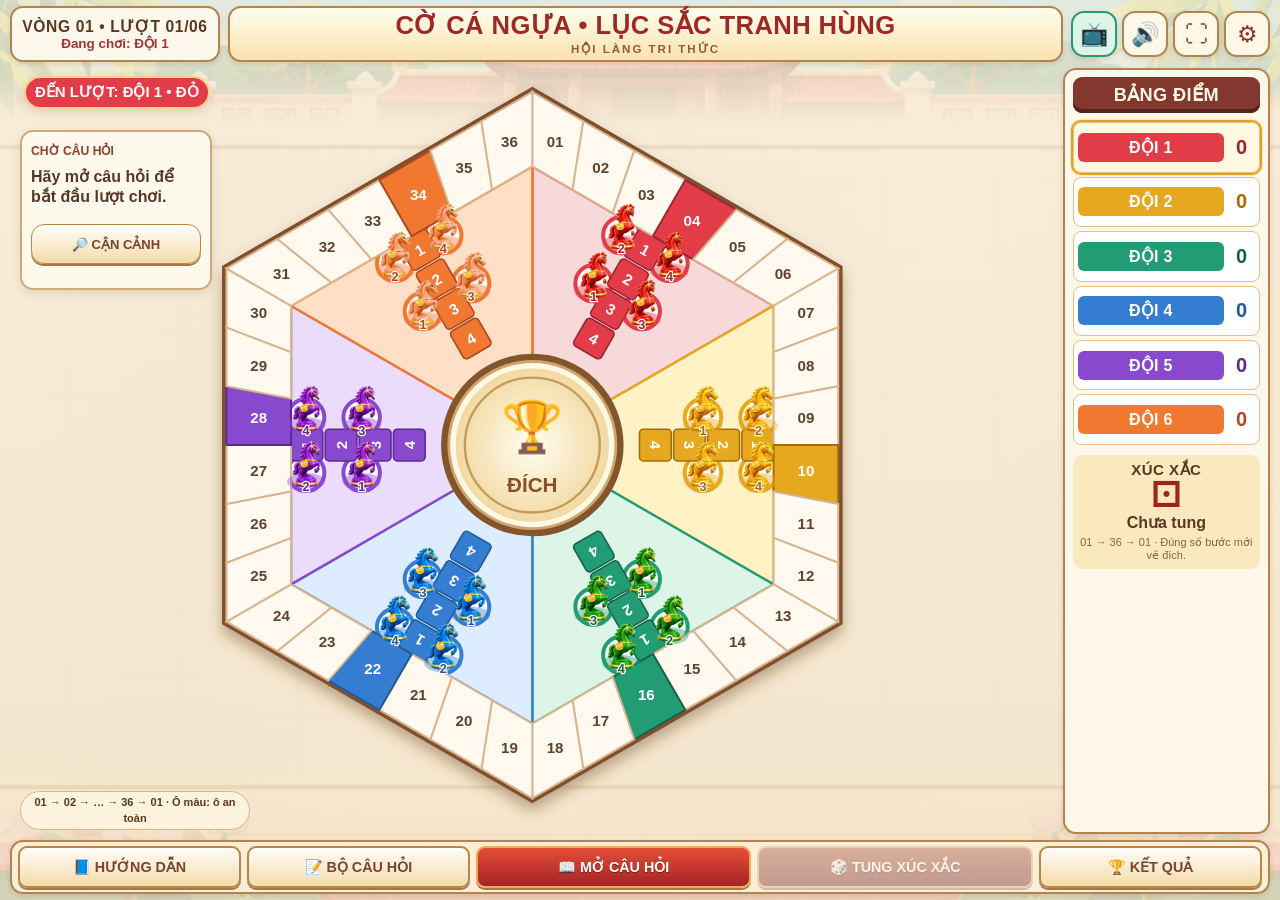
==== commit d5cebf5c: "V2: enlarge six-team game board for classroom TVs, fullscreen questions and live move zoom" ====
--- a/docs/co-ca-ngua-luc-sac/index.html
+++ b/docs/co-ca-ngua-luc-sac/index.html
@@ -37,6 +37,72 @@
 @media(max-width:1100px){.app{padding:9px}.main{grid-template-columns:minmax(200px,24%) minmax(315px,1fr) minmax(195px,23%);gap:7px}.panel{padding:8px}.header{grid-template-columns:180px 1fr 180px}.brand h1{font-size:24px}.info{min-height:60px}.panel h2{font-size:19px;padding:8px}.big-cta{font-size:21px}.score-row{min-height:38px;padding:4px}.score-points{font-size:19px}.board-wrap{max-height:calc(100dvh - 207px)}.foot{gap:6px;padding:6px}}
 @media(max-width:790px){.app{gap:9px}.header{grid-template-columns:1fr auto}.brand{grid-column:1/-1;grid-row:1}.info{grid-column:1;grid-row:2}.tool-icons{grid-column:2;grid-row:2}.main{display:flex;flex-direction:column}.board-area{order:0}.left-panel{order:1}.right-panel{order:2}.board-wrap{width:min(95vw,600px);max-height:none}.panel{width:100%;min-height:auto}.foot{grid-template-columns:1fr 1fr;position:sticky;bottom:4px;z-index:10}.board-caption{font-size:11px}.q-options{grid-template-columns:1fr}.settings-grid{grid-template-columns:1fr}.q-option{min-height:59px}}
 @media(prefers-reduced-motion:reduce){*,*::before,*::after{animation:none!important;transition:none!important}}
+
+/* V2 — Large-board classroom presentation, optimized for small 16:9 televisions */
+html,body{width:100%;height:100%;overscroll-behavior:none}
+body{overflow:hidden;background-image:linear-gradient(180deg,#f7eddbd9,#f3e4cbd9),url('assets/background.webp');background-position:center;background-size:cover}
+.app{width:100%;max-width:none;height:100dvh;min-height:0;padding:6px 10px;gap:6px;overflow:hidden}
+.info,.brand,.icon-btn,.panel,.foot{box-shadow:0 2px 5px #633e2226;border-width:2px;border-radius:13px}
+.header{height:56px;flex:0 0 56px;grid-template-columns:minmax(170px,210px) minmax(260px,1fr) auto;gap:8px}
+.info{min-height:0;height:56px;padding:4px 8px}.info strong{font-size:clamp(14px,1.22vw,21px)}.info span{font-size:clamp(13px,1.05vw,18px)}
+.brand{height:56px;padding:4px 10px;display:flex;flex-direction:column;align-items:center;justify-content:center;min-width:0}.brand h1{font-size:clamp(18px,2vw,32px);white-space:nowrap;letter-spacing:.4px}.brand p{font-size:clamp(10px,.9vw,14px);letter-spacing:2px}
+.tool-icons{flex-wrap:nowrap;gap:5px}.icon-btn{width:46px;height:46px;font-size:23px;flex:none}
+#tvBtn.tv-active{background:#dff4e8;border-color:#239c72}
+.main{min-height:0;display:grid;grid-template-columns:minmax(0,1fr) clamp(185px,16.2vw,255px);gap:8px;flex:1;align-items:stretch}
+.left-panel{display:none!important}
+.board-area{min-height:0;min-width:0;display:flex;flex-direction:column;justify-content:stretch;align-items:stretch;position:relative;overflow:hidden}
+.board-wrap{position:relative;width:100%;height:100%;min-height:0;max-width:none;max-height:none;aspect-ratio:auto;flex:1 1 auto;filter:none;overflow:hidden;display:flex;align-items:center;justify-content:center}
+#board{display:block;flex:1;width:100%;height:100%;overflow:hidden;transition:none}
+.turn-banner{position:absolute;top:8px;left:14px;z-index:3;min-width:0;width:max-content;max-width:210px;padding:5px 9px;font-size:clamp(15px,1.12vw,20px);line-height:1.25;border-width:2px;box-shadow:0 3px 8px #44301c22}
+.board-caption{position:absolute;bottom:4px;left:10px;font-size:clamp(11px,.83vw,14px);border:1px solid #d5b68e;padding:3px 8px;max-width:230px;line-height:1.4;white-space:normal}
+.board-status{position:absolute;z-index:4;top:62px;left:10px;width:clamp(146px,15vw,220px);max-width:23%;padding:12px 9px;background:#fffbefeb;border:2px solid #d1a876;border-radius:13px;box-shadow:0 3px 8px #68432122;color:#573726}
+.status-kicker{font-weight:900;color:#953f2f;font-size:clamp(12px,.95vw,17px)}.status-description{font-weight:750;margin:9px 0 13px;line-height:1.25;font-size:clamp(16px,1.22vw,21px)}
+.board-status .soft-btn{font-size:clamp(13px,.95vw,17px);padding:7px 3px;min-height:40px;margin:4px 0;border-width:1.5px;box-shadow:0 2px #a9793f}
+#stepHighlight{pointer-events:none}.move-readout{font-size:clamp(17px,1.25vw,23px);line-height:1.35;font-weight:900;color:#156747;margin-top:8px;min-height:0;white-space:normal}
+.right-panel{padding:7px 8px;min-width:0;min-height:0;max-height:100%;width:100%;align-self:stretch;display:flex;flex-direction:column;overflow:auto;scrollbar-width:thin}
+.panel h2{font-size:clamp(18px,1.42vw,25px);margin:0 0 5px;padding:8px 3px;line-height:1.12;letter-spacing:.4px;border-radius:9px}
+.score-row{min-height:0;height:clamp(38px,5.6vh,57px);margin:4px 0;padding:3px 4px;gap:4px;border-width:1.5px;border-radius:8px}
+.score-name{font-size:clamp(16px,1.18vw,23px);padding:5px 1px;border-radius:6px}.score-points{font-size:clamp(20px,1.55vw,31px);min-width:27px}
+.score-row.active{outline:2px solid #e3a122;box-shadow:0 0 0 3px #ffe9b5}
+.dice-panel{margin-top:6px;padding:6px 5px;border-radius:10px}.dice-panel strong{font-size:clamp(15px,1vw,18px)}.die{font-size:clamp(30px,2.65vw,47px);line-height:1}.mini-rule{font-size:clamp(11px,.74vw,13px);line-height:1.23;margin-top:4px}
+#piecePicker .soft-btn{font-size:clamp(12px,.95vw,16px);padding:5px 2px;min-height:39px;box-shadow:0 2px #a9793f}
+.foot{flex:0 0 54px;min-height:54px;display:flex;align-items:stretch;gap:6px;padding:4px 6px;background:#fff0d9f0}
+.foot button{flex:1 1 0;min-width:0;min-height:0;padding:3px 4px;font-size:clamp(13px,1.12vw,21px);box-shadow:0 2px #a9793f;border-radius:9px;white-space:nowrap}
+.foot #questionBtn,.foot #rollBtn,.foot #skipBtn{flex:1.25 1 0}
+.foot #skipBtn[style*="display: none"]{display:none!important}
+#questionModal{padding:0;background:#23140af1;backdrop-filter:none}
+#questionModal>.modal{height:100dvh;max-height:100dvh;width:100vw;max-width:none;overflow:auto;border:0;border-radius:0;display:flex;flex-direction:column;padding:clamp(12px,2vh,26px) clamp(24px,5vw,96px);background:linear-gradient(155deg,#fff4dc,#fffdf7 60%,#f8e7c8)}
+#questionModal .modal-top{flex:0 0 auto;padding-bottom:9px;min-height:58px}
+#questionModal .modal h2{font-size:clamp(25px,2.5vw,42px)}
+#questionModal .q-title{font-size:clamp(29px,3.2vw,51px);margin:clamp(13px,3vh,28px) auto 12px;max-width:min(92vw,1400px);line-height:1.18}
+#questionModal .q-options{width:100%;max-width:1300px;gap:clamp(10px,2vh,20px);margin:clamp(10px,2vh,18px) auto;align-content:start}
+#questionModal .q-option{font-size:clamp(24px,2.15vw,35px);padding:clamp(12px,2.3vh,25px);min-height:clamp(76px,12vh,112px);line-height:1.2}
+#questionModal .q-actions{margin-top:auto;padding-top:10px;flex:0 0 auto;padding-bottom:4px}
+#questionModal .q-actions button{font-size:clamp(20px,1.6vw,28px);min-height:57px}
+#questionModal .quiz-timer{font-size:clamp(28px,3.2vw,48px);padding:6px 17px}
+#questionModal .answer-result{font-size:clamp(20px,1.75vw,29px);margin-top:9px;padding:10px 16px;line-height:1.35}
+#questionModal .close-modal{width:49px;height:49px}
+#generalModal .modal{max-height:94dvh}
+.toast{bottom:70px;font-size:19px;pointer-events:none}
+@media(min-width:1500px){.info strong{font-size:17px;white-space:nowrap;letter-spacing:0}.right-panel{height:auto;max-height:100%;align-self:center}}
+.board-area.zoomed .board-status{left:auto;right:12px;top:60px;width:180px;max-width:22%;}
+.board-area.zoomed .turn-banner{left:12px;}
+@media(max-width:1380px){.board-area.zoomed .board-status{right:8px;width:160px;}}
+/* Responsive landscape projector modes */
+@media(max-height:820px) and (min-width:850px){
+ .app{padding:4px 7px;gap:4px}.header{height:51px;flex-basis:51px}.brand,.info{height:51px}.info{padding:2px 5px}.brand h1{font-size:clamp(19px,1.9vw,29px)}
+ .tool-icons .icon-btn{width:42px;height:42px}.main{gap:5px}.foot{flex-basis:51px;min-height:51px}.foot button{font-size:clamp(13px,1.05vw,19px)}
+ .board-status{top:58px;padding:9px 7px}.turn-banner{top:6px}
+ .score-row{height:clamp(37px,5.4vh,45px)}.right-panel{padding:5px 6px}.die{font-size:35px}
+ .panel h2{font-size:19px;padding:7px 2px}
+}
+@media(max-width:900px) and (orientation:portrait){
+ body{overflow:auto}.app{min-height:100dvh;height:auto;overflow:visible}.header{height:auto;flex-basis:auto;grid-template-columns:1fr auto}.brand{grid-column:1/-1;grid-row:1;height:50px}.brand h1{font-size:clamp(15px,3.2vw,23px)}.info{grid-row:2;grid-column:1}.tool-icons{grid-row:2;grid-column:2}
+ .main{display:flex;flex-direction:column}.board-area{min-height:60vw}.board-wrap{height:60vw;min-height:60vw}.board-status{display:none}.turn-banner{position:static;margin:2px auto 0}.right-panel{max-height:none;overflow:visible}.score-row{height:44px}
+ .foot{display:grid;grid-template-columns:repeat(2,1fr);height:auto;flex-basis:auto;position:sticky;bottom:0}.foot button{height:43px;font-size:14px}.q-options{grid-template-columns:1fr!important}
+}
+@media(prefers-reduced-motion:reduce){*,*::before, *::after{animation:none!important;transition:none!important}}
+
 </style>
 </head>
 <body>
@@ -44,14 +110,14 @@
 <header class="header">
  <div class="info"><strong id="roundLabel">VÒNG 01 • LƯỢT 01/06</strong><span id="teamLabel">Đang chơi: ĐỘI 1</span></div>
  <div class="brand"><h1>CỜ CÁ NGỰA • LỤC SẮC TRANH HÙNG</h1><p>HỘI LÀNG TRI THỨC</p></div>
- <div class="tool-icons"><button class="icon-btn" id="soundBtn" title="Bật / tắt âm thanh">🔊</button><button class="icon-btn" id="fullscreenBtn" title="Toàn màn hình">⛶</button><button class="icon-btn" id="settingsBtn" title="Cài đặt">⚙</button></div>
+ <div class="tool-icons"><button class="icon-btn" id="tvBtn" title="Chế độ TV nhỏ – phóng to bàn cờ" aria-label="Chế độ TV nhỏ">📺</button><button class="icon-btn" id="soundBtn" title="Bật / tắt âm thanh">🔊</button><button class="icon-btn" id="fullscreenBtn" title="Toàn màn hình">⛶</button><button class="icon-btn" id="settingsBtn" title="Cài đặt">⚙</button></div>
 </header>
 <main class="main">
- <section class="panel left-panel" aria-label="Thông tin trò chơi"><h2>THỬ THÁCH TRÍ TUỆ</h2><div class="side-label" id="phaseTitle">SẴN SÀNG</div><div class="big-cta" id="phaseHeadline">Trả lời đúng để tung xúc xắc!</div><div class="phase-box" id="phaseDetail">Đội đến lượt hãy mở câu hỏi. Đáp án chỉ xuất hiện sau khi chốt.</div><button class="primary-btn" id="questionBtn">📖 MỞ CÂU HỎI</button><div id="piecePicker" style="display:none;grid-template-columns:1fr 1fr;gap:7px;margin-top:12px"></div><div class="instructions"><p>✓ Đúng: <b>+5 điểm</b> và tung xúc xắc.</p><p>♞ Đá quân: <b>+4 điểm</b>.</p><p>🏆 Về đích: <b>+12 điểm</b>.</p><p>⏳ Chơi nhanh theo số vòng do giáo viên chọn.</p></div></section>
- <section class="board-area"><div class="turn-banner" id="turnBanner">ĐẾN LƯỢT: ĐỘI 1 • ĐỎ</div><div class="board-wrap"><svg id="board" xmlns="http://www.w3.org/2000/svg" viewBox="495 90 930 965" role="img" aria-label="Bàn cờ cá ngựa 6 đội, vòng đi 36 ô, các quân ngựa có thể bấm chọn"></svg></div><div class="board-caption">Đường đi: 01 → 02 → … → 36 → 01 · Ô màu là ô an toàn</div></section>
- <aside class="panel right-panel"><h2>BẢNG ĐIỂM</h2><div id="scores"></div><div class="dice-panel"><strong>XÚC XẮC</strong><div class="die" id="dieFace">⚀</div><div id="diceText" style="font-weight:800">Chưa tung</div><div class="mini-rule">Quân đi theo chiều tăng số. Về đích phải đủ số bước; ô xuất phát có bảo vệ.</div></div><div style="margin-top:12px"><button class="soft-btn" id="skipBtn" style="display:none">CHUYỂN ĐỘI ➜</button></div></aside>
+ <section class="panel left-panel" aria-label="Thông tin trò chơi"><h2>THỬ THÁCH TRÍ TUỆ</h2><div class="side-label" id="phaseTitle">SẴN SÀNG</div><div class="big-cta" id="phaseHeadline">Trả lời đúng để tung xúc xắc!</div><div class="phase-box" id="phaseDetail">Đội đến lượt hãy mở câu hỏi. Đáp án chỉ xuất hiện sau khi chốt.</div><div class="instructions"><p>✓ Đúng: <b>+5 điểm</b> và tung xúc xắc.</p><p>♞ Đá quân: <b>+4 điểm</b>.</p><p>🏆 Về đích: <b>+12 điểm</b>.</p><p>⏳ Chơi nhanh theo số vòng do giáo viên chọn.</p></div></section>
+ <section class="board-area"><div class="board-status" id="boardStatus"><div class="status-kicker" id="statusKicker">SẴN SÀNG</div><div class="status-description" id="statusDescription">Mở câu hỏi để bắt đầu</div><button class="soft-btn focus-action" id="focusBtn">🔎 CẬN CẢNH</button><button class="soft-btn overview-action" id="overviewBtn" style="display:none">▦ TOÀN BÀN</button><div class="move-readout" id="moveReadout" aria-live="polite"></div></div><div class="turn-banner" id="turnBanner">ĐẾN LƯỢT: ĐỘI 1 • ĐỎ</div><div class="board-wrap"><svg id="board" xmlns="http://www.w3.org/2000/svg" viewBox="495 90 930 965" role="img" aria-label="Bàn cờ cá ngựa 6 đội, vòng đi 36 ô, các quân ngựa có thể bấm chọn"></svg></div><div class="board-caption">01 → 02 → … → 36 → 01 · Ô màu: ô an toàn</div></section>
+ <aside class="panel right-panel"><h2>BẢNG ĐIỂM</h2><div id="scores"></div><div class="dice-panel"><strong>XÚC XẮC</strong><div class="die" id="dieFace">⚀</div><div id="diceText" style="font-weight:800">Chưa tung</div><div class="mini-rule">01 → 36 → 01 · Đúng số bước mới về đích.</div></div><div id="piecePicker" style="display:none;grid-template-columns:1fr 1fr;gap:7px;margin-top:9px"></div></aside>
 </main>
-<footer class="foot"><button class="soft-btn" id="guideBtn">📘 HƯỚNG DẪN</button><button class="soft-btn" id="bankBtn">📝 BỘ CÂU HỎI</button><button class="primary-btn" id="rollBtn" disabled>🎲 TUNG XÚC XẮC</button><button class="soft-btn" id="resultBtn">🏆 KẾT QUẢ</button></footer>
+<footer class="foot"><button class="soft-btn" id="guideBtn">📘 HƯỚNG DẪN</button><button class="soft-btn" id="bankBtn">📝 BỘ CÂU HỎI</button><button class="primary-btn" id="questionBtn">📖 MỞ CÂU HỎI</button><button class="primary-btn" id="rollBtn" disabled>🎲 TUNG XÚC XẮC</button><button class="primary-btn" id="skipBtn" style="display:none">CHUYỂN ĐỘI ➜</button><button class="soft-btn" id="resultBtn">🏆 KẾT QUẢ</button></footer>
 </div>
 <div class="modal-backdrop" id="questionModal" role="dialog" aria-modal="true" aria-label="Câu hỏi"><div class="modal"><div class="modal-top"><div><small id="qMeta">CÂU HỎI</small><h2 id="qTeam">ĐỘI 1</h2></div><div class="quiz-timer" id="timerFace">25s</div><button class="close-modal" id="closeQuestion" aria-label="Thu nhỏ câu hỏi">×</button></div><div class="q-title" id="qTitle"></div><div class="q-options" id="qOptions"></div><div id="shortBox" style="display:none"><input id="shortAnswer" class="text-response" placeholder="Nhập câu trả lời ngắn của đội…"><p style="text-align:center;color:#87664c">Giáo viên có thể chấm đúng/sai thủ công sau khi chốt.</p></div><div class="answer-result" id="qResult"></div><div class="q-actions" id="qActions"></div></div></div>
 <div class="modal-backdrop" id="generalModal" role="dialog" aria-modal="true" aria-label="Cài đặt và hướng dẫn"><div class="modal"><div class="modal-top"><h2 id="generalTitle">HƯỚNG DẪN</h2><button class="close-modal" id="closeGeneral">×</button></div><div id="generalBody"></div></div></div>
@@ -100,24 +166,56 @@
  out+=`<g filter="url(#boardShadow)"><polygon points="${points(V)}" fill="url(#wood)" stroke="#80502d" stroke-width="11"/><polygon points="${points(Array.from({length:6},(_,i)=>point(432,-90+i*60)))}" fill="#fff9ed" stroke="#e6c17f" stroke-width="6"/></g>`;
  TEAMS.forEach((t,i)=>{const a=-60+60*i;out+=`<polygon points="${points([{x:960,y:565},U[i],U[(i+1)%6]])}" fill="${t.light}" stroke="${t.color}" stroke-width="3"/>`;
  const cc=point(250,a),ang=a*Math.PI/180,ux=-Math.sin(ang),uy=Math.cos(ang),vx=Math.cos(ang),vy=Math.sin(ang);
- for(let row of [-1,1])for(let col of [-1,1]){const x=cc.x+ux*row*29+vx*col*30,y=cc.y+uy*row*29+vy*col*30;out+=`<circle cx="${x}" cy="${y}" r="23" fill="white" fill-opacity=".75" stroke="${t.color}" stroke-width="5"/>`}
+ for(let row of [-1,1])for(let col of [-1,1]){const x=cc.x+ux*row*35+vx*col*35,y=cc.y+uy*row*35+vy*col*35;out+=`<circle cx="${x}" cy="${y}" r="23" fill="white" fill-opacity=".75" stroke="${t.color}" stroke-width="5"/>`}
  for(let j=0;j<4;j++){const p=point(155+j*43,a);out+=`<g transform="translate(${p.x} ${p.y}) rotate(${a+90})"><rect x="-20" y="-20" width="40" height="40" rx="5" fill="${t.color}" stroke="${t.dark}" stroke-width="2"/><text x="0" y="7" text-anchor="middle" fill="white" font-size="19" font-weight="900">${4-j}</text></g>`}
  });
  for(let i=0;i<6;i++)for(let j=0;j<6;j++){let q=[lerp(V[i],V[(i+1)%6],j/6),lerp(V[i],V[(i+1)%6],(j+1)/6),lerp(U[i],U[(i+1)%6],(j+1)/6),lerp(U[i],U[(i+1)%6],j/6)];let n=i*6+j+1,p={x:q.reduce((s,v)=>s+v.x,0)/4,y:q.reduce((s,v)=>s+v.y,0)/4},safe=j===3;out+=`<polygon points="${points(q)}" fill="${safe?TEAMS[i].color:'#fff9ef'}" stroke="${safe?TEAMS[i].dark:'#d9b58f'}" stroke-width="2.5"/><text x="${p.x}" y="${p.y+6}" font-size="19" text-anchor="middle" font-weight="800" fill="${safe?'#fff':'#5d432d'}">${pad(n)}</text>`}
- out+=`<circle cx="960" cy="565" r="111" fill="#cfa46d" stroke="#82552d" stroke-width="8"/><circle cx="960" cy="565" r="100" fill="url(#trophyBg)" stroke="#fff9e4" stroke-width="7"/><circle cx="960" cy="565" r="85" fill="none" stroke="#c49c5b" stroke-width="3"/><text x="960" y="564" text-anchor="middle" font-size="63">🏆</text><text x="960" y="624" text-anchor="middle" font-size="26" font-weight="900" fill="#885029">ĐÍCH</text><g id="pieceLayer"></g>`;svg.innerHTML=out;renderPieces()}
-function yardPos(team,j){let a=-60+team*60,cc=point(250,a),rad=a*Math.PI/180,ux=-Math.sin(rad),uy=Math.cos(rad),vx=Math.cos(rad),vy=Math.sin(rad),row=(Math.floor(j/2)*2-1),col=(j%2*2-1);return{x:cc.x+ux*row*29+vx*col*30,y:cc.y+uy*row*29+vy*col*30}}
+ out+=`<circle cx="960" cy="565" r="111" fill="#cfa46d" stroke="#82552d" stroke-width="8"/><circle cx="960" cy="565" r="100" fill="url(#trophyBg)" stroke="#fff9e4" stroke-width="7"/><circle cx="960" cy="565" r="85" fill="none" stroke="#c49c5b" stroke-width="3"/><text x="960" y="564" text-anchor="middle" font-size="63">🏆</text><text x="960" y="624" text-anchor="middle" font-size="26" font-weight="900" fill="#885029">ĐÍCH</text><g id="stepHighlight"></g><g id="pieceLayer"></g>`;svg.innerHTML=out;renderPieces()}
+function yardPos(team,j){let a=-60+team*60,cc=point(250,a),rad=a*Math.PI/180,ux=-Math.sin(rad),uy=Math.cos(rad),vx=Math.cos(rad),vy=Math.sin(rad),row=(Math.floor(j/2)*2-1),col=(j%2*2-1);return{x:cc.x+ux*row*35+vx*col*35,y:cc.y+uy*row*35+vy*col*35}}
 function cellPos(n){let i=Math.floor((n-1)/6),j=(n-1)%6,V=Array.from({length:6},(_,k)=>point(445,-90+k*60)),U=Array.from({length:6},(_,k)=>point(351,-90+k*60)),q=[lerp(V[i],V[(i+1)%6],j/6),lerp(V[i],V[(i+1)%6],(j+1)/6),lerp(U[i],U[(i+1)%6],(j+1)/6),lerp(U[i],U[(i+1)%6],j/6)];return{x:q.reduce((s,v)=>s+v.x,0)/4,y:q.reduce((s,v)=>s+v.y,0)/4}}
 function absolutePosition(t,j){const step=state.pieces[t][j];if(step===-1)return yardPos(t,j);if(step<36)return cellPos((TEAMS[t].start-1+step)%36+1);if(step<40)return point(155+(39-step)*43,-60+t*60);return point(50,-60+t*60)}
 function renderPieces(){const parent=$('pieceLayer');if(!parent||!state)return;let html='',grouped=new Map();for(let t=0;t<6;t++)for(let j=0;j<4;j++){const s=state.pieces[t][j];if(s<0||s>=36)continue;const n=(TEAMS[t].start-1+s)%36+1,key='c'+n;grouped.set(key,[...(grouped.get(key)||[]),t+'-'+j])}
  for(let t=0;t<6;t++)for(let j=0;j<4;j++){let p=absolutePosition(t,j),step=state.pieces[t][j],arr=step>=0&&step<36?grouped.get('c'+((TEAMS[t].start-1+step)%36+1))||[]:[],pos=arr.indexOf(t+'-'+j);if(arr.length>1){let angle=2*Math.PI*pos/arr.length;p={x:p.x+Math.cos(angle)*Math.min(18,arr.length*6),y:p.y+Math.sin(angle)*Math.min(18,arr.length*6)}}
- const active=state.phase==='choose'&&t===state.turn&&canMove(t,j,state.dice),waiting=state.phase==='choose'&&!active;const size=step===-1?75:step===40?66:65;const label=step===-1?'SÂN':step===40?'ĐÍCH':step>=36?`VỀ ${step-35}`:pad((TEAMS[t].start-1+step)%36+1);
+ const active=state.phase==='choose'&&t===state.turn&&canMove(t,j,state.dice),waiting=state.phase==='choose'&&!active;const size=step===-1?68:step===40?66:65;const label=step===-1?'SÂN':step===40?'ĐÍCH':step>=36?`VỀ ${step-35}`:pad((TEAMS[t].start-1+step)%36+1);
  html+=`<g class="piece ${active?'canmove':''} ${waiting?'unselected':''}" transform="translate(${p.x.toFixed(2)} ${p.y.toFixed(2)})" data-team="${t}" data-piece="${j}" tabindex="0" role="button" aria-label="${TEAMS[t].name}, ngựa ${j+1}, ${label}"><ellipse class="piece-ring" cy="11" rx="24" ry="11" fill="${TEAMS[t].color}" fill-opacity=".40" stroke="${active?'white':'transparent'}"/><image class="horse-image" href="assets/horse-${t+1}.webp" x="${-size/2}" y="${-size*.67}" width="${size}" height="${size}" preserveAspectRatio="xMidYMid meet"/><text x="0" y="${size*.33}" font-size="16" font-weight="900" fill="${TEAMS[t].dark}" stroke="#fff9e8" stroke-width="3" paint-order="stroke" text-anchor="middle">${j+1}</text></g>`}
  parent.innerHTML=html;parent.querySelectorAll('.piece').forEach(el=>{el.addEventListener('click',()=>choosePiece(+el.dataset.team,+el.dataset.piece));el.addEventListener('keydown',e=>{if(e.key==='Enter'||e.key===' '){e.preventDefault();choosePiece(+el.dataset.team,+el.dataset.piece)}})})}
+
+// Camera modes — keep the board and all piece coordinates in one SVG coordinate system.
+const FULL_VIEW={x:495,y:90,w:930,h:965};
+let tvMode=true,manualZoom=false,focusTimer=null;
+function cameraAt(p,zoom=1.72){
+ $('board').closest('.board-area').classList.add('zoomed');
+ const box={w:FULL_VIEW.w/zoom,h:FULL_VIEW.h/zoom};
+ const x=Math.min(FULL_VIEW.x+FULL_VIEW.w-box.w,Math.max(FULL_VIEW.x,p.x-box.w/2));
+ const y=Math.min(FULL_VIEW.y+FULL_VIEW.h-box.h,Math.max(FULL_VIEW.y,p.y-box.h/2));
+ $('board').setAttribute('viewBox',`${x.toFixed(1)} ${y.toFixed(1)} ${box.w.toFixed(1)} ${box.h.toFixed(1)}`);
+ $('overviewBtn').style.display='block';$('focusBtn').textContent='🔎 ĐỔI GÓC';
+}
+function cameraFull(){
+ $('board').closest('.board-area').classList.remove('zoomed');
+ $('board').setAttribute('viewBox','495 90 930 965');$('overviewBtn').style.display='none';$('focusBtn').textContent='🔎 CẬN CẢNH';$('moveReadout').textContent='';
+ const ring=$('stepHighlight');if(ring)ring.innerHTML='';
+}
+function cameraFocus(t=state.turn,j=0){if(!state)return;cameraAt(absolutePosition(t,j));}
+function visualStep(t,j){
+ const p=absolutePosition(t,j),s=state.pieces[t][j];
+ const label=s<0?'TRONG CHUỒNG':s>=40?'ĐÃ VỀ ĐÍCH':s>=36?`ĐƯỜNG VỀ ${s-35}/4`:`Ô ${pad((TEAMS[t].start-1+s)%36+1)} / 36`;
+ $('moveReadout').textContent=`${TEAMS[t].name.toUpperCase()} · ${label}`;
+ const ring=$('stepHighlight');if(ring)ring.innerHTML=`<circle cx="${p.x}" cy="${p.y}" r="42" fill="${TEAMS[t].color}" fill-opacity=".12" stroke="${TEAMS[t].dark}" stroke-width="7" stroke-dasharray="10 5"/>`;
+ if(tvMode||manualZoom)cameraAt(p);
+}
+function focusCurrent(){
+ if(!state)return;const t=state.turn,j=state.pieces[t].findIndex(s=>s>=0&&s<40);
+ manualZoom=true;const idx=j<0?0:j;cameraFocus(t,idx);visualStep(t,idx);
+}
+function toggleZoom(){if(manualZoom){manualZoom=false;cameraFull()}else focusCurrent()}
+function setTvMode(v){tvMode=!!v;$('tvBtn').classList.toggle('tv-active',tvMode);$('tvBtn').title=tvMode?'TV nhỏ: đang bật chế độ tự theo quân':'TV nhỏ: đang tắt chế độ tự theo quân';if(!tvMode&&!manualZoom)cameraFull();try{localStorage.setItem('luc-sac-tv-mode-v2',JSON.stringify(tvMode))}catch(e){}}
+
 function init(){let saved;try{saved=JSON.parse(localStorage.getItem('luc-sac-game-v4')||'null')}catch(e){}if(saved&&location.search.indexOf('fresh=1')===-1&&Array.isArray(saved.pieces)&&saved.pieces.length===6&&saved.scores?.length===6){state={...saved,phase:['ask','review','rolling','choose'].includes(saved.phase)?'ready':saved.phase,dice:null};if(state.phase==='done')state.phase='done'}else state={round:1,turn:0,phase:'ready',dice:null,pieces:Array.from({length:6},()=>[-1,-1,-1,-1]),scores:[0,0,0,0,0,0],questionsAsked:0,history:[]};try{const x=JSON.parse(localStorage.getItem('luc-sac-settings-v4')||'null');if(x)settings={...settings,...x};const q=JSON.parse(localStorage.getItem('luc-sac-bank-v4')||'null');if(Array.isArray(q)&&q.length)bank=q}catch(e){}drawBoard();render()}
 function save(){try{localStorage.setItem('luc-sac-game-v4',JSON.stringify(state));localStorage.setItem('luc-sac-settings-v4',JSON.stringify(settings))}catch(e){}}
 function render(){if(!state)return;const t=TEAMS[state.turn],round=state.round; $('roundLabel').textContent=`VÒNG ${pad(round)} • LƯỢT ${pad(state.turn+1)}/06`;$('teamLabel').textContent=`Đang chơi: ${t.name.toUpperCase()}`;$('turnBanner').textContent=state.phase==='done'?'KẾT THÚC TRẬN ĐẤU':`ĐẾN LƯỢT: ${t.name.toUpperCase()} • ${t.desc}`; $('turnBanner').style.background=t.color;
  $('scores').innerHTML=TEAMS.map((team,i)=>`<div class="score-row ${i===state.turn&&state.phase!=='done'?'active':''}"><span class="score-name" style="background:${team.color}">${team.name.toUpperCase()}</span><span class="score-points" style="color:${team.dark}">${state.scores[i]}</span></div>`).join('');
- const messages={ready:['CHỜ CÂU HỎI','Hãy mở câu hỏi để bắt đầu lượt chơi.','Trả lời đúng: cộng 5 điểm và được tung xúc xắc. Chọn đáp án rồi nhấn CHỐT để không lộ kết quả sớm.'],ask:['ĐANG TRẢ LỜI','Câu hỏi toàn màn hình đã mở.','Học sinh chọn đáp án, giáo viên chốt câu trả lời.'],review:['ĐÃ CHỐT CÂU','Xem kết quả trước khi tiếp tục.','Kết quả sẽ hiển thị trong khung câu hỏi.'],roll:['TUNG XÚC XẮC','Trả lời đúng! Đến lượt tung xúc xắc.','Bấm nút TUNG XÚC XẮC bên dưới.'],rolling:['ĐANG TUNG','Xúc xắc đang quay...','Chờ kết quả xúc xắc.'],choose:['CHỌN QUÂN NGỰA','Chọn một quân có thể di chuyển.','Nhấn trực tiếp quân ngựa sáng lên trên bàn cờ.'],end:['KẾT THÚC LƯỢT','Đã hoàn thành lượt chơi.','Bấm CHUYỂN ĐỘI để tiếp tục.'],done:['HOÀN THÀNH','Trò chơi đã kết thúc!','Bấm KẾT QUẢ để xem đội chiến thắng và bảng xếp hạng.']};let m=messages[state.phase]||messages.ready;$('phaseTitle').textContent=m[0];$('phaseHeadline').textContent=m[1];$('phaseDetail').textContent=m[2];$('questionBtn').disabled=state.phase!=='ready'&&state.phase!=='ask';$('questionBtn').textContent=state.phase==='ask'?'📖 QUAY LẠI CÂU HỎI':'📖 MỞ CÂU HỎI';$('rollBtn').disabled=state.phase!=='roll';$('skipBtn').style.display=['end','choose'].includes(state.phase)?'block':'none';$('skipBtn').textContent=state.phase==='choose'?'BỎ LƯỢT ➜':'CHUYỂN ĐỘI ➜';if(state.phase==='done'){$('questionBtn').disabled=true;$('skipBtn').style.display='none'}const pk=$('piecePicker');pk.style.display=state.phase==='choose'?'grid':'none';pk.innerHTML=state.phase==='choose'?state.pieces[state.turn].map((s,j)=>`<button class="soft-btn" data-horse="${j}" ${canMove(state.turn,j,state.dice)?'':'disabled'}>♞ NGỰA ${j+1}</button>`).join(''):'';pk.querySelectorAll('button').forEach(b=>b.onclick=()=>choosePiece(state.turn,Number(b.dataset.horse)));$('dieFace').textContent=state.dice?'⚀⚁⚂⚃⚄⚅'[state.dice-1]:'⚀';$('diceText').textContent=state.dice?`Kết quả: ${state.dice} bước`:'Chưa tung';renderPieces();save()}
+ const messages={ready:['CHỜ CÂU HỎI','Hãy mở câu hỏi để bắt đầu lượt chơi.','Trả lời đúng: cộng 5 điểm và được tung xúc xắc. Chọn đáp án rồi nhấn CHỐT để không lộ kết quả sớm.'],ask:['ĐANG TRẢ LỜI','Câu hỏi toàn màn hình đã mở.','Học sinh chọn đáp án, giáo viên chốt câu trả lời.'],review:['ĐÃ CHỐT CÂU','Xem kết quả trước khi tiếp tục.','Kết quả sẽ hiển thị trong khung câu hỏi.'],roll:['TUNG XÚC XẮC','Trả lời đúng! Đến lượt tung xúc xắc.','Bấm nút TUNG XÚC XẮC bên dưới.'],rolling:['ĐANG TUNG','Xúc xắc đang quay...','Chờ kết quả xúc xắc.'],choose:['CHỌN QUÂN NGỰA','Chọn một quân có thể di chuyển.','Nhấn trực tiếp quân ngựa sáng lên trên bàn cờ.'],end:['KẾT THÚC LƯỢT','Đã hoàn thành lượt chơi.','Bấm CHUYỂN ĐỘI để tiếp tục.'],done:['HOÀN THÀNH','Trò chơi đã kết thúc!','Bấm KẾT QUẢ để xem đội chiến thắng và bảng xếp hạng.']};let m=messages[state.phase]||messages.ready;$('phaseTitle').textContent=m[0];$('phaseHeadline').textContent=m[1];$('phaseDetail').textContent=m[2];$('statusKicker').textContent=m[0];$('statusDescription').textContent=m[1];$('questionBtn').disabled=state.phase!=='ready'&&state.phase!=='ask';$('questionBtn').textContent=state.phase==='ask'?'📖 QUAY LẠI CÂU HỎI':'📖 MỞ CÂU HỎI';$('rollBtn').disabled=state.phase!=='roll';$('skipBtn').style.display=['end','choose'].includes(state.phase)?'block':'none';$('skipBtn').textContent=state.phase==='choose'?'BỎ LƯỢT ➜':'CHUYỂN ĐỘI ➜';if(state.phase==='done'){$('questionBtn').disabled=true;$('skipBtn').style.display='none'}const pk=$('piecePicker');pk.style.display=state.phase==='choose'?'grid':'none';pk.innerHTML=state.phase==='choose'?state.pieces[state.turn].map((s,j)=>`<button class="soft-btn" data-horse="${j}" ${canMove(state.turn,j,state.dice)?'':'disabled'}>♞ NGỰA ${j+1}</button>`).join(''):'';pk.querySelectorAll('button').forEach(b=>b.onclick=()=>choosePiece(state.turn,Number(b.dataset.horse)));$('dieFace').textContent=state.dice?'⚀⚁⚂⚃⚄⚅'[state.dice-1]:'⚀';$('diceText').textContent=state.dice?`Kết quả: ${state.dice} bước`:'Chưa tung';renderPieces();save()}
 function flash(s){let toast=$('toast');toast.textContent=s;toast.classList.add('show');clearTimeout(toastId);toastId=setTimeout(()=>toast.classList.remove('show'),3200)}
 function tone(freq=600){if(!settings.sound)return;try{const Audio=window.AudioContext||window.webkitAudioContext;audioContext=audioContext||new Audio();const os=audioContext.createOscillator(),gain=audioContext.createGain();os.type='sine';os.frequency.value=freq;gain.gain.value=.055;os.connect(gain);gain.connect(audioContext.destination);os.start();gain.gain.exponentialRampToValueAtTime(.001,audioContext.currentTime+.17);os.stop(audioContext.currentTime+.18)}catch(e){}}
 function modal(id,open){$(id).classList.toggle('open',!!open);document.body.style.overflow=document.querySelector('.modal-backdrop.open')?'hidden':''}
@@ -136,10 +234,10 @@
 function canMove(t,j,d){const s=state.pieces[t][j];return s<0?(settings.launchAny||d===1||d===6):s<40&&s+d<=40}
 function roll(){if(state.phase!=='roll'||animating)return;animating=true;state.phase='rolling';render();let reps=0;const k=setInterval(()=>{$('dieFace').textContent='⚀⚁⚂⚃⚄⚅'[rnd()-1];$('dieFace').classList.add('roll');if(++reps>=11){clearInterval(k);$('dieFace').classList.remove('roll');state.dice=rnd();const moves=state.pieces[state.turn].map((_,i)=>i).filter(i=>canMove(state.turn,i,state.dice));state.phase=moves.length?'choose':'end';animating=false;render();flash(moves.length?`Ra ${state.dice}! Chọn một quân ngựa của ${TEAMS[state.turn].name}.`:`Ra ${state.dice}: không có quân đi được. Hãy chuyển lượt.`);tone(510)}},70)}
 const sleep=ms=>new Promise(r=>setTimeout(r,ms));
-async function choosePiece(t,j){if(t!==state.turn||state.phase!=='choose'||animating||!canMove(t,j,state.dice))return;animating=true;let s=state.pieces[t][j],d=state.dice;if(s<0){state.pieces[t][j]=0;state.scores[t]+=1;tone(500)}else for(let h=0;h<d;h++){state.pieces[t][j]++;renderPieces();tone(420+25*h);await sleep(140)}
+async function choosePiece(t,j){if(t!==state.turn||state.phase!=='choose'||animating||!canMove(t,j,state.dice))return;animating=true;let s=state.pieces[t][j],d=state.dice;if(s<0){state.pieces[t][j]=0;state.scores[t]+=1;renderPieces();visualStep(t,j);tone(500)}else for(let h=0;h<d;h++){state.pieces[t][j]++;renderPieces();visualStep(t,j);tone(420+25*h);await sleep(240)}
  s=state.pieces[t][j];if(s>=40){state.scores[t]+=12;flash(`🏆 ${TEAMS[t].name}: ngựa ${j+1} về đích! +12 điểm`);tone(1000)}else if(s<36){const position=(TEAMS[t].start-1+s)%36+1;const safe=TEAMS.some(x=>x.start===position);if(!safe)for(let other=0;other<6;other++)if(other!==t)for(let k=0;k<4;k++){let os=state.pieces[other][k];if(os>=0&&os<36&&(TEAMS[other].start-1+os)%36+1===position){state.pieces[other][k]=-1;state.scores[t]+=4;flash(`${TEAMS[t].name} đá ngựa của ${TEAMS[other].name}! +4 điểm`);tone(850)}}}
- state.history.push({team:t,horse:j,dice:d,step:s});if(state.pieces[t].every(v=>v===40)){state.phase='done';flash(`${TEAMS[t].name} đưa cả 4 ngựa về đích!`)}else state.phase='end';animating=false;render()}
-function advance(){if(animating)return;state.turn=(state.turn+1)%6;if(state.turn===0)state.round++;state.dice=null;state.phase=state.round>settings.rounds?'done':'ready';activeQuestion=null;selected=null;confirmed=false;render();if(state.phase==='done')showResults()}
+ state.history.push({team:t,horse:j,dice:d,step:s});if(state.pieces[t].every(v=>v===40)){state.phase='done';flash(`${TEAMS[t].name} đưa cả 4 ngựa về đích!`)}else state.phase='end';animating=false;render();if(tvMode&&!manualZoom){await sleep(1000);cameraFull()}}
+function advance(){if(animating)return;manualZoom=false;cameraFull();state.turn=(state.turn+1)%6;if(state.turn===0)state.round++;state.dice=null;state.phase=state.round>settings.rounds?'done':'ready';activeQuestion=null;selected=null;confirmed=false;render();if(state.phase==='done')showResults()}
 function openGeneral(title,body){$('generalTitle').textContent=title;$('generalBody').innerHTML=body;modal('generalModal',true)}
 function guide(){openGeneral('📘 HƯỚNG DẪN CHƠI',`<div class="instructions" style="font-size:19px"><p><b>1. Sáu đội, sáu màu:</b> Đỏ, vàng, xanh lá, xanh dương, tím, cam. Mỗi đội có 4 ngựa riêng.</p><p><b>2. Câu hỏi:</b> Đội đến lượt mở câu hỏi toàn màn hình, chọn đáp án, sau đó giáo viên nhấn <b>CHỐT</b>. Chỉ lúc này mới hiện đúng/sai.</p><p><b>3. Tung xúc xắc:</b> Trả lời đúng +5 điểm và được tung 1 lần. Trả lời sai/hết giờ phải chuyển đội.</p><p><b>4. Di chuyển:</b> Chọn một quân sáng lên trên bàn cờ. Quân trên vòng đi theo thứ tự tăng 01→…→36→01, bước qua trọn vòng rồi theo đường màu về đích. Cần đủ số bước để về đích.</p><p><b>5. Xuất quân:</b> Chế độ lớp học cho phép đưa quân từ sân ra bằng bất kỳ mặt xúc xắc (không tính thêm bước trong lượt xuất quân). Có thể đổi sang luật 1 hoặc 6 ở Cài đặt.</p><p><b>6. Đá quân:</b> Nếu dừng đúng ô có ngựa đối phương, ngựa đó về sân, đội đá được +4 điểm. Các ô màu khởi đầu của mỗi đội là ô an toàn.</p><p><b>7. Kết thúc:</b> Khi hết ${settings.rounds} vòng (mỗi vòng có 6 lượt), đội nhiều điểm nhất thắng. Nếu một đội đưa cả 4 ngựa về đích trước thì thắng ngay.</p><p style="color:#99643c">Đây là phiên bản Cờ cá ngựa 6 đội <b>cải biên phục vụ lớp học</b>, không phải luật cờ truyền thống nguyên bản.</p></div><div class="q-actions"><button id="guideOk" class="primary-btn">ĐÃ HIỂU, VÀO CHƠI</button></div>`);$('guideOk').onclick=()=>modal('generalModal',false)}
 function settingsUI(){openGeneral('⚙ CÀI ĐẶT GIÁO VIÊN',`<div class="settings-grid"><label>Số vòng (mỗi vòng đủ 6 đội)<select id="roundSelect"><option value="2">2 vòng – 12 câu</option><option value="3">3 vòng – 18 câu</option><option value="4">4 vòng – 24 câu</option><option value="5">5 vòng – 30 câu</option><option value="6">6 vòng – 36 câu</option></select></label><label>Luật đưa ngựa ra sân<select id="launchSelect"><option value="any">Chơi nhanh: bất kỳ mặt xúc xắc</option><option value="classic">Chỉ khi ra 1 hoặc 6</option></select></label><label><input type="checkbox" id="soundCheck"> Âm thanh hiệu ứng</label></div><p>Thay đổi số vòng có hiệu lực ngay. Bạn có thể reset để chơi trận mới.</p><div class="q-actions"><button id="applySettings" class="primary-btn">LƯU CÀI ĐẶT</button><button id="resetGame" class="soft-btn">↺ CHƠI LẠI TỪ ĐẦU</button></div>`);$('roundSelect').value=String(settings.rounds);$('launchSelect').value=settings.launchAny?'any':'classic';$('soundCheck').checked=settings.sound;$('applySettings').onclick=()=>{settings.rounds=Number($('roundSelect').value);settings.launchAny=$('launchSelect').value==='any';settings.sound=$('soundCheck').checked;modal('generalModal',false);save();flash('Đã lưu cài đặt.')};$('resetGame').onclick=()=>{if(confirm('Xóa điểm và lượt hiện tại để chơi lại từ đầu?')){localStorage.removeItem('luc-sac-game-v4');modal('generalModal',false);state=null;init();flash('Đã bắt đầu trận mới.')}}}
@@ -148,7 +246,7 @@
 function parseCSV(input){let rows=[],row=[],item='',quote=false;for(let i=0;i<input.length;i++){const c=input[i];if(c==='"'){if(quote&&input[i+1]==='"'){item+='"';i++}else quote=!quote}else if(c===','&&!quote){row.push(item);item=''}else if((c==='\n'||c==='\r')&&!quote){if(c==='\r'&&input[i+1]==='\n')i++;row.push(item);if(row.some(v=>v.trim()))rows.push(row);row=[];item=''}else item+=c}row.push(item);if(row.some(v=>v.trim()))rows.push(row);return rows}
 function normalizeQuestion(x){if(!x||!x.q&&!x.question)return null;const type=String(x.type||'mcq').trim().toLowerCase();const q=String(x.q||x.question).trim();const topic=String(x.topic||x.category||'Tự nhập');const ex=String(x.ex||x.explanation||'');let o=x.o||x.options,a=x.a??x.answer;if(type==='tf'){return{type,topic,q,a:a===true||['true','dung','đúng','1','yes'].includes(normalize(a)),ex}}if(type==='short'){let accepted=Array.isArray(x.accepted)?x.accepted:String(x.accepted||a||'').split('|').map(s=>s.trim()).filter(Boolean);return accepted.length?{type,topic,q,accepted,ex}:null}if(!Array.isArray(o))o=[x.optionA,x.optionB,x.optionC,x.optionD,x.optionE].filter(v=>v!==undefined&&String(v).trim()!=='');o=o.map(String);if(type==='keyword'){let ar=Array.isArray(a)?a:String(a||'').split('|').map(s=>String(s).trim().toUpperCase()).filter(Boolean).map(s=>/^[A-E]$/.test(s)?s.charCodeAt(0)-65:Number(s));if(ar.some(i=>!Number.isInteger(i)||i<0||i>=o.length))return null;return{type,topic,q,o,a:ar,ex}}if(type!=='mcq'||o.length<2)return null;let ans=typeof a==='number'?a:/^[A-E]$/i.test(String(a))?String(a).toUpperCase().charCodeAt(0)-65:Number(a);if(!Number.isInteger(ans)||ans<0||ans>=o.length)return null;return{type:'mcq',topic,q,o,a:ans,ex}}
 function bankUI(){openGeneral('📝 QUẢN LÍ CÂU HỎI',`<p>Game đã có sẵn <b>${bank.length} câu</b> tổng hợp cho học sinh THCS, gồm trắc nghiệm, đúng/sai, trả lời ngắn và chọn nhiều đáp án. Bạn có thể nhập câu hỏi theo môn đang dạy.</p><div class="list-bank" id="bankPreview">${bank.slice(0,9).map((q,i)=>`<p>${i+1}. <b>${esc(q.topic)}:</b> ${esc(q.q)}</p>`).join('')}</div><div class="settings-grid"><div><label for="questionFile">Tải bộ câu hỏi JSON / CSV</label><input type="file" id="questionFile" accept=".json,.csv,text/csv,application/json"></div><div><label>Cách áp dụng khi nhập</label><select id="bankMode"><option value="replace">Thay toàn bộ câu hỏi</option><option value="add">Nối thêm câu hỏi</option></select></div></div><p style="font-size:15px;color:#8e613d">CSV (có thể soạn bằng Excel rồi lưu CSV UTF-8) có các cột: type, question, optionA–optionE, answer, explanation, topic. Đáp án trắc nghiệm A/B/C/D; đúng-sai true/false; nhiều lựa chọn A|C; trả lời ngắn từ khóa ngăn bằng dấu |.</p><div class="q-actions"><button class="soft-btn" id="downloadTemplate">⬇ MẪU CSV</button><button class="soft-btn" id="exportBank">⬇ XUẤT JSON</button><button class="soft-btn" id="defaultBank">↺ 30 CÂU MẪU</button><button class="primary-btn" id="importBank">TẢI CÂU HỎI VÀO GAME</button></div>`);$('downloadTemplate').onclick=()=>download('mau_cau_hoi_co_ca_ngua.csv','type,question,optionA,optionB,optionC,optionD,optionE,answer,explanation,topic\nmcq,"Thủ đô Việt Nam là?",Huế,"Đà Nẵng","Hà Nội","TP. Hồ Chí Minh",,C,"Hà Nội là thủ đô",Địa lí\ntf,"Trái Đất tự quay quanh trục",,,,,,true,"Đúng",Địa lí\nshort,"Tên tiếng Anh của thư viện",,,,,,library,"Library",Tiếng Anh\nkeyword,"Chọn hai đại dương","Thái Bình Dương","Châu Á","Đại Tây Dương","Châu Phi","Sao Hỏa",A|C,"Hai đại dương",Địa lí','text/csv;charset=utf-8');$('exportBank').onclick=()=>download('bo_cau_hoi_co_ca_ngua.json',JSON.stringify(bank,null,2),'application/json;charset=utf-8');$('defaultBank').onclick=()=>{if(confirm('Khôi phục 30 câu hỏi mẫu?')){bank=Q.slice();try{localStorage.removeItem('luc-sac-bank-v4')}catch(e){}modal('generalModal',false);flash('Đã khôi phục 30 câu hỏi mẫu.')}};$('importBank').onclick=async()=>{const file=$('questionFile').files?.[0];if(!file){flash('Hãy chọn file JSON hoặc CSV.');return}try{let qs;if(file.name.toLowerCase().endsWith('.json')){let v=JSON.parse(await file.text());qs=Array.isArray(v)?v:v.questions}else{const rows=parseCSV((await file.text()).replace(/^\uFEFF/,''));const head=rows.shift().map(s=>s.trim());qs=rows.map(row=>Object.fromEntries(head.map((key,i)=>[key,row[i]||''])))}if(!Array.isArray(qs))throw Error('Tệp phải chứa danh sách câu hỏi.');const clean=qs.map(normalizeQuestion).filter(Boolean);if(!clean.length)throw Error('Không có câu hỏi hợp lệ.');bank=$('bankMode').value==='add'?bank.concat(clean):clean;localStorage.setItem('luc-sac-bank-v4',JSON.stringify(bank));modal('generalModal',false);flash(`Đã nạp ${clean.length} câu hỏi hợp lệ. Tổng: ${bank.length} câu.`)}catch(e){flash('Lỗi đọc câu hỏi: '+e.message)}}}
-$('questionBtn').onclick=openQuestion;$('closeQuestion').onclick=()=>modal('questionModal',false);$('rollBtn').onclick=roll;$('skipBtn').onclick=()=>{if(state.phase==='choose'&&!confirm('Bạn muốn bỏ lượt dù còn quân có thể di chuyển?'))return;advance()};$('guideBtn').onclick=guide;$('bankBtn').onclick=bankUI;$('resultBtn').onclick=showResults;$('settingsBtn').onclick=settingsUI;$('closeGeneral').onclick=()=>modal('generalModal',false);$('soundBtn').onclick=()=>{settings.sound=!settings.sound;$('soundBtn').textContent=settings.sound?'🔊':'🔇';save()};$('fullscreenBtn').onclick=()=>{if(document.fullscreenElement)document.exitFullscreen?.();else document.documentElement.requestFullscreen?.().catch(()=>flash('Trình duyệt không hỗ trợ toàn màn hình.'))};window.addEventListener('keydown',e=>{if(e.key==='Escape'){$('generalModal').classList.contains('open')?modal('generalModal',false):$('questionModal').classList.contains('open')?modal('questionModal',false):null}});init();$('soundBtn').textContent=settings.sound?'🔊':'🔇';
+$('focusBtn').onclick=toggleZoom;$('overviewBtn').onclick=()=>{manualZoom=false;cameraFull()};$('tvBtn').onclick=()=>setTvMode(!tvMode);try{const t=JSON.parse(localStorage.getItem('luc-sac-tv-mode-v2')||'true');setTvMode(t)}catch(e){setTvMode(true)}$('questionBtn').onclick=openQuestion;$('closeQuestion').onclick=()=>modal('questionModal',false);$('rollBtn').onclick=roll;$('skipBtn').onclick=()=>{if(state.phase==='choose'&&!confirm('Bạn muốn bỏ lượt dù còn quân có thể di chuyển?'))return;advance()};$('guideBtn').onclick=guide;$('bankBtn').onclick=bankUI;$('resultBtn').onclick=showResults;$('settingsBtn').onclick=settingsUI;$('closeGeneral').onclick=()=>modal('generalModal',false);$('soundBtn').onclick=()=>{settings.sound=!settings.sound;$('soundBtn').textContent=settings.sound?'🔊':'🔇';save()};$('fullscreenBtn').onclick=()=>{if(document.fullscreenElement)document.exitFullscreen?.();else document.documentElement.requestFullscreen?.().catch(()=>flash('Trình duyệt không hỗ trợ toàn màn hình.'))};window.addEventListener('keydown',e=>{if(e.key==='Escape'){$('generalModal').classList.contains('open')?modal('generalModal',false):$('questionModal').classList.contains('open')?modal('questionModal',false):null}});init();$('soundBtn').textContent=settings.sound?'🔊':'🔇';
 })();
 </script>
 </body></html>
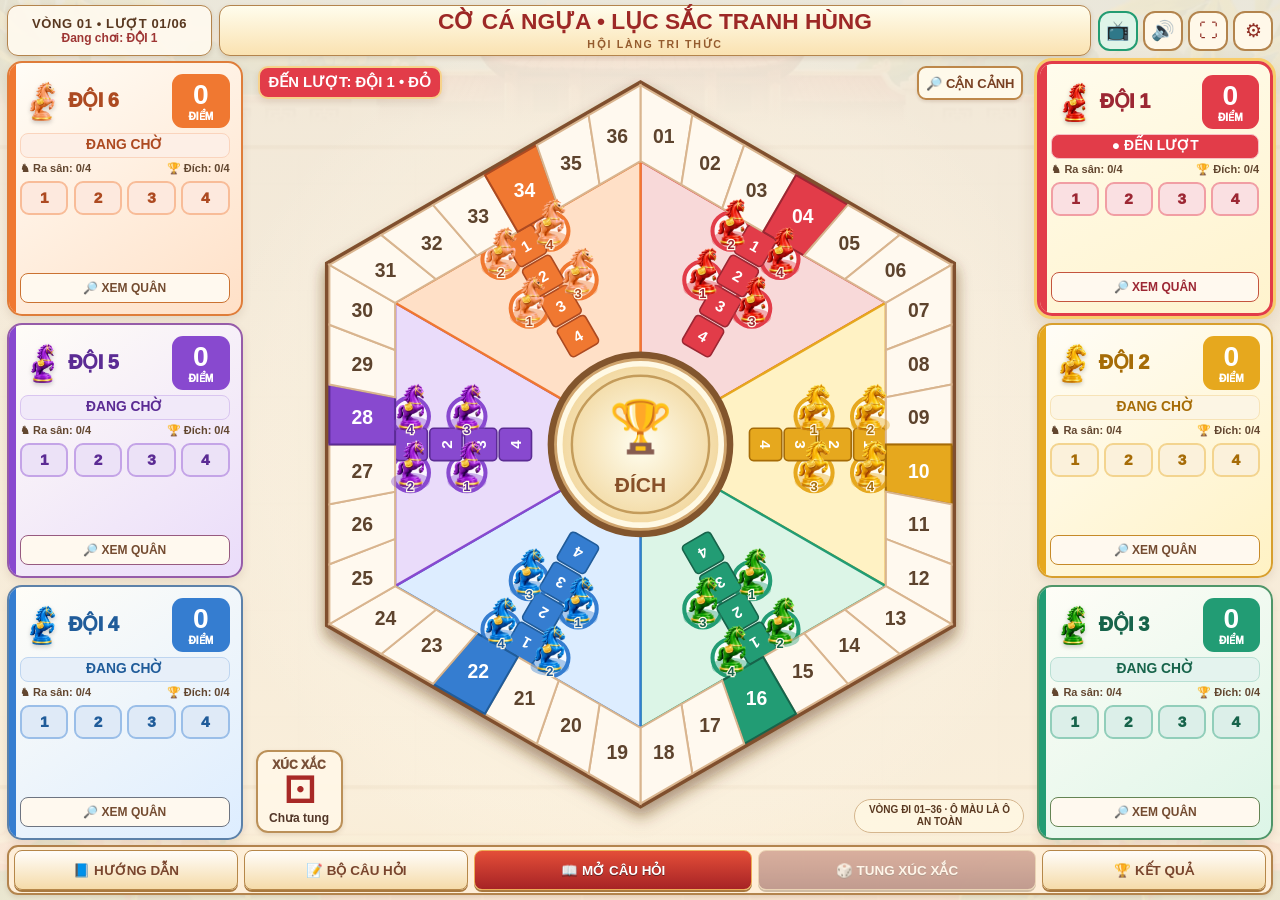
==== commit c98795b7: "V3: six large team dashboards flanking board, TV-visible status and per-team focus" ====
--- a/docs/co-ca-ngua-luc-sac/index.html
+++ b/docs/co-ca-ngua-luc-sac/index.html
@@ -103,6 +103,59 @@
 }
 @media(prefers-reduced-motion:reduce){*,*::before, *::after{animation:none!important;transition:none!important}}
 
+
+/* V3 six-team TV layout */
+body{background-image:linear-gradient(180deg,#f1e8d9f2,#faefdbed),url('assets/background.webp')}
+.app{max-width:2560px;padding:5px 7px;gap:5px}
+.header{height:51px;flex-basis:51px;grid-template-columns:minmax(175px,205px) minmax(0,1fr) auto;gap:7px}
+.info,.brand{height:51px;border-radius:11px;border-width:1.5px}.info{padding:1px 5px}
+.info strong{font-size:clamp(13px,1vw,19px)}.info span{font-size:clamp(12px,.93vw,17px)}
+.brand h1{font-size:clamp(17px,1.78vw,31px);letter-spacing:0}.brand p{font-size:clamp(9px,.83vw,13px);letter-spacing:1.7px}
+.tool-icons .icon-btn{width:40px;height:40px;border-radius:12px;font-size:19px;box-shadow:none}
+.main{display:grid;grid-template-columns:clamp(190px,18.4vw,300px) minmax(0,1fr) clamp(190px,18.4vw,300px);gap:7px;flex:1;min-height:0;align-items:stretch}
+.legacy-hooks{display:none!important}.team-rail{display:grid;grid-template-rows:repeat(3,minmax(0,1fr));gap:7px;min-height:0;min-width:0}
+.team-card{--team:#c53b42;--team-dark:#8e2930;--team-light:#fce9e2;position:relative;display:flex;flex-direction:column;min-height:0;min-width:0;overflow:hidden;background:linear-gradient(145deg,#fffdf7,var(--team-light));border:2px solid color-mix(in srgb,var(--team) 70%,#b8894f);border-radius:15px;padding:clamp(8px,.85vw,13px);box-shadow:0 4px 9px #6441231d;gap:clamp(3px,.5vh,7px)}
+.team-card:before{content:"";position:absolute;left:0;top:0;bottom:0;width:7px;background:var(--team);border-radius:12px 0 0 12px}
+.team-card.active{background:linear-gradient(155deg,#fffced,#fff3cd);border:3px solid var(--team);box-shadow:0 0 0 3px #f8cc6a,0 9px 19px #754a282d}
+.team-card-top{display:flex;align-items:center;justify-content:space-between;gap:3px}
+.team-label{display:flex;align-items:center;gap:3px;min-width:0;line-height:1}
+.team-card img{width:clamp(36px,3.55vw,65px);height:clamp(36px,3.55vw,65px);object-fit:contain;filter:drop-shadow(0 2px 2px #0003);flex:none}
+.team-name{font-size:clamp(19px,1.55vw,31px);font-weight:1000;color:var(--team-dark);letter-spacing:-.5px;white-space:nowrap}
+.team-number{display:grid;place-items:center;background:var(--team);color:white;line-height:1.15;font-weight:1000;border-radius:11px;min-width:clamp(50px,4.5vw,83px);padding:5px 4px}
+.team-number strong{font-size:clamp(25px,2.2vw,43px)}.team-number small{font-size:clamp(10px,.8vw,14px)}
+.team-state{display:flex;align-items:center;justify-content:center;gap:6px;min-height:25px;background:color-mix(in srgb,var(--team) 12%,#fff);color:var(--team-dark);border-radius:8px;border:1px solid color-mix(in srgb,var(--team) 32%,#fff);font-size:clamp(13px,1.08vw,19px);font-weight:900;line-height:1.12;text-align:center}
+.team-card.active .team-state{background:var(--team);color:white}
+.team-stats{display:flex;gap:5px;justify-content:space-between;align-items:center;font-size:clamp(11px,.84vw,17px);font-weight:750;color:#62462f;white-space:nowrap}
+.horse-mini{display:grid;grid-template-columns:repeat(4,1fr);gap:clamp(4px,.4vw,9px);margin:1px 0;min-height:0}
+.horse-dot{height:clamp(27px,2.7vw,42px);display:flex;align-items:center;justify-content:center;border-radius:9px;font-weight:1000;font-size:clamp(15px,1.2vw,24px);background:color-mix(in srgb,var(--team) 16%,white);border:2px solid color-mix(in srgb,var(--team) 50%,white);color:var(--team-dark)}
+.horse-dot.out{background:var(--team);color:white}.horse-dot.done{background:#fff0b0;color:#79530c;border-color:#bf9d42}
+.team-actions{display:flex;gap:4px;align-items:center;margin-top:auto}
+.team-focus{width:100%;min-height:30px;border-radius:8px;border:1px solid color-mix(in srgb,var(--team) 50%,#a56b31);background:#fff9ef;color:#744c31;font-weight:900;font-size:clamp(12px,.9vw,16px);padding:4px}
+.team-card.active .team-focus{color:var(--team-dark)}
+.horse-buttons{display:grid;grid-template-columns:repeat(4,1fr);gap:3px;width:100%}
+.horse-select{background:var(--team);color:white;border:none;font-weight:1000;font-size:clamp(13px,1.1vw,19px);min-height:34px;border-radius:7px;padding:2px}.horse-select:disabled{background:#d9cbb4;color:#887962}
+.board-area{position:relative;min-width:0;min-height:0;overflow:hidden;display:flex;align-items:center;justify-content:center;background:radial-gradient(ellipse at center,#fff5deae,#fff7e831 68%,transparent 80%)}
+.board-wrap{position:absolute;inset:0;width:100%;height:100%;max-height:100%;max-width:none;display:flex;align-items:center;justify-content:center;filter:drop-shadow(0 7px 6px #69432333)}
+#board{width:100%;height:100%;display:block;overflow:hidden}
+.turn-banner{top:5px;left:8px;max-width:220px;min-width:0;position:absolute;z-index:5;padding:6px 9px;font-size:clamp(14px,1.16vw,23px);border-radius:10px;line-height:1.13;box-shadow:0 3px 7px #5b30171f;white-space:normal}
+.board-tools{position:absolute;top:5px;right:7px;z-index:5;display:grid;gap:5px}
+.board-tool-btn{border:2px solid #bd8749;background:#fffaecf5;color:#794123;border-radius:9px;font-weight:900;font-size:clamp(13px,.86vw,17px);padding:6px 7px;min-height:34px;box-shadow:0 2px 3px #5b30171f}
+.board-dice{position:absolute;left:6px;bottom:7px;z-index:4;min-width:87px;background:#fff7e7f5;border:2px solid #bb9058;border-radius:12px;padding:6px 8px;display:flex;align-items:center;flex-direction:column;gap:2px;box-shadow:0 2px 5px #68432122}
+.board-dice .dice-label{font-size:clamp(12px,.8vw,15px);font-weight:1000;color:#795038}.board-dice .die{font-size:clamp(32px,2.8vw,48px);color:#a82926;line-height:1}
+.dice-result{font-weight:850;color:#523628;font-size:clamp(12px,.85vw,17px);text-align:center;line-height:1.12}
+.move-readout{position:absolute;left:50%;transform:translateX(-50%);bottom:8px;z-index:5;margin:0;padding:6px 12px;min-width:0;max-width:62%;text-align:center;background:#fff9e9ed;border:1.5px solid #c8a16d;border-radius:9px;font-size:clamp(17px,1.3vw,24px);color:#155e42;box-shadow:0 2px 4px #77502c22;display:none}.move-readout:not(:empty){display:block}
+.board-caption{right:6px;left:auto;bottom:7px;padding:4px 7px;max-width:170px;font-size:clamp(10px,.76vw,13px);line-height:1.22;text-align:center}
+.foot{flex:0 0 50px;min-height:50px;border-radius:11px;padding:3px 5px;gap:6px}.foot button{font-size:clamp(13px,1.05vw,19px);min-height:40px;border-radius:8px;border-width:1.5px;box-shadow:0 2px #a9793f}
+#questionModal .q-title{font-size:clamp(33px,3vw,52px)}#questionModal .q-option{font-size:clamp(25px,2vw,36px)}
+@media(max-height:800px) and (min-width:980px){
+.app{padding:3px 5px;gap:4px}.header{height:47px;flex-basis:47px}.brand,.info{height:47px}.tool-icons .icon-btn{width:38px;height:38px}.main{gap:5px}.team-rail{gap:5px}
+.team-card{padding:7px;gap:3px;border-radius:11px}.team-card img{width:37px;height:37px}.team-name{font-size:clamp(21px,1.65vw,25px)}
+.team-number strong{font-size:clamp(30px,2.5vw,38px)}.team-number{min-width:57px}
+.team-state{font-size:clamp(14px,1.05vw,17px);min-height:25px}.team-stats{font-size:clamp(13px,1vw,15px)}.horse-dot{height:31px;font-size:18px}.team-focus{min-height:30px;font-size:14px}
+.foot{flex-basis:48px;min-height:48px}
+}
+@media(max-width:1050px) and (orientation:landscape){.main{grid-template-columns:170px minmax(0,1fr) 170px}.team-card img{width:30px;height:30px}.team-name{font-size:18px}.team-number{min-width:45px}.team-number strong{font-size:23px}.team-stats{font-size:11px}.team-focus{min-height:25px;font-size:12px}}
+@media(max-width:820px) and (orientation:portrait){body{overflow:auto}.app{height:auto;min-height:100dvh;overflow:visible}.main{display:flex;flex-direction:column}.team-rail{display:grid;grid-template-columns:repeat(3,minmax(0,1fr));grid-template-rows:auto;gap:5px}.team-card{min-height:170px;padding:6px}.team-card .team-label img{display:none}.team-card .team-name{font-size:16px}.team-number{min-width:44px}.team-number strong{font-size:21px}.team-stats{font-size:11px}.team-state{font-size:12px}.horse-dot{height:25px;font-size:12px}.team-focus{font-size:11px}.board-area{order:0;height:min(88vw,720px);flex:none}.team-rail-left{order:1}.team-rail-right{order:2}.board-dice{display:none}.board-caption{display:none}.turn-banner{max-width:155px}.foot{height:auto;flex-basis:auto}}
 </style>
 </head>
 <body>
@@ -113,9 +166,17 @@
  <div class="tool-icons"><button class="icon-btn" id="tvBtn" title="Chế độ TV nhỏ – phóng to bàn cờ" aria-label="Chế độ TV nhỏ">📺</button><button class="icon-btn" id="soundBtn" title="Bật / tắt âm thanh">🔊</button><button class="icon-btn" id="fullscreenBtn" title="Toàn màn hình">⛶</button><button class="icon-btn" id="settingsBtn" title="Cài đặt">⚙</button></div>
 </header>
 <main class="main">
- <section class="panel left-panel" aria-label="Thông tin trò chơi"><h2>THỬ THÁCH TRÍ TUỆ</h2><div class="side-label" id="phaseTitle">SẴN SÀNG</div><div class="big-cta" id="phaseHeadline">Trả lời đúng để tung xúc xắc!</div><div class="phase-box" id="phaseDetail">Đội đến lượt hãy mở câu hỏi. Đáp án chỉ xuất hiện sau khi chốt.</div><div class="instructions"><p>✓ Đúng: <b>+5 điểm</b> và tung xúc xắc.</p><p>♞ Đá quân: <b>+4 điểm</b>.</p><p>🏆 Về đích: <b>+12 điểm</b>.</p><p>⏳ Chơi nhanh theo số vòng do giáo viên chọn.</p></div></section>
- <section class="board-area"><div class="board-status" id="boardStatus"><div class="status-kicker" id="statusKicker">SẴN SÀNG</div><div class="status-description" id="statusDescription">Mở câu hỏi để bắt đầu</div><button class="soft-btn focus-action" id="focusBtn">🔎 CẬN CẢNH</button><button class="soft-btn overview-action" id="overviewBtn" style="display:none">▦ TOÀN BÀN</button><div class="move-readout" id="moveReadout" aria-live="polite"></div></div><div class="turn-banner" id="turnBanner">ĐẾN LƯỢT: ĐỘI 1 • ĐỎ</div><div class="board-wrap"><svg id="board" xmlns="http://www.w3.org/2000/svg" viewBox="495 90 930 965" role="img" aria-label="Bàn cờ cá ngựa 6 đội, vòng đi 36 ô, các quân ngựa có thể bấm chọn"></svg></div><div class="board-caption">01 → 02 → … → 36 → 01 · Ô màu: ô an toàn</div></section>
- <aside class="panel right-panel"><h2>BẢNG ĐIỂM</h2><div id="scores"></div><div class="dice-panel"><strong>XÚC XẮC</strong><div class="die" id="dieFace">⚀</div><div id="diceText" style="font-weight:800">Chưa tung</div><div class="mini-rule">01 → 36 → 01 · Đúng số bước mới về đích.</div></div><div id="piecePicker" style="display:none;grid-template-columns:1fr 1fr;gap:7px;margin-top:9px"></div></aside>
+<aside class="team-rail team-rail-left" id="teamRailLeft" aria-label="Thông tin đội 6, 5, 4"></aside>
+<section class="board-area" aria-label="Bàn cờ sáu đội">
+ <div class="turn-banner" id="turnBanner">ĐẾN LƯỢT: ĐỘI 1 • ĐỎ</div>
+ <div class="board-tools"><button class="board-tool-btn" id="focusBtn" title="Phóng to khu vực đang chơi">🔎 CẬN CẢNH</button><button class="board-tool-btn" id="overviewBtn" style="display:none" title="Trở về toàn bàn">▦ TOÀN BÀN</button></div>
+ <div class="board-wrap"><svg id="board" xmlns="http://www.w3.org/2000/svg" viewBox="495 90 930 965" role="img" aria-label="Bàn cờ cá ngựa 6 đội, 36 ô đi"></svg></div>
+ <div class="board-dice"><span class="dice-label">XÚC XẮC</span><div class="die" id="dieFace">⚀</div><div class="dice-result" id="diceText">Chưa tung</div></div>
+ <div class="move-readout" id="moveReadout" aria-live="polite"></div>
+ <div class="board-caption">VÒNG ĐI 01–36 · Ô MÀU LÀ Ô AN TOÀN</div>
+</section>
+<aside class="team-rail team-rail-right" id="teamRailRight" aria-label="Thông tin đội 1, 2, 3"></aside>
+<div class="legacy-hooks" aria-hidden="true"><section class="panel left-panel"><div id="phaseTitle"></div><div id="phaseHeadline"></div><div id="phaseDetail"></div></section><div id="scores"></div><div id="statusKicker"></div><div id="statusDescription"></div><div id="piecePicker"></div></div>
 </main>
 <footer class="foot"><button class="soft-btn" id="guideBtn">📘 HƯỚNG DẪN</button><button class="soft-btn" id="bankBtn">📝 BỘ CÂU HỎI</button><button class="primary-btn" id="questionBtn">📖 MỞ CÂU HỎI</button><button class="primary-btn" id="rollBtn" disabled>🎲 TUNG XÚC XẮC</button><button class="primary-btn" id="skipBtn" style="display:none">CHUYỂN ĐỘI ➜</button><button class="soft-btn" id="resultBtn">🏆 KẾT QUẢ</button></footer>
 </div>
@@ -169,7 +230,7 @@
  for(let row of [-1,1])for(let col of [-1,1]){const x=cc.x+ux*row*35+vx*col*35,y=cc.y+uy*row*35+vy*col*35;out+=`<circle cx="${x}" cy="${y}" r="23" fill="white" fill-opacity=".75" stroke="${t.color}" stroke-width="5"/>`}
  for(let j=0;j<4;j++){const p=point(155+j*43,a);out+=`<g transform="translate(${p.x} ${p.y}) rotate(${a+90})"><rect x="-20" y="-20" width="40" height="40" rx="5" fill="${t.color}" stroke="${t.dark}" stroke-width="2"/><text x="0" y="7" text-anchor="middle" fill="white" font-size="19" font-weight="900">${4-j}</text></g>`}
  });
- for(let i=0;i<6;i++)for(let j=0;j<6;j++){let q=[lerp(V[i],V[(i+1)%6],j/6),lerp(V[i],V[(i+1)%6],(j+1)/6),lerp(U[i],U[(i+1)%6],(j+1)/6),lerp(U[i],U[(i+1)%6],j/6)];let n=i*6+j+1,p={x:q.reduce((s,v)=>s+v.x,0)/4,y:q.reduce((s,v)=>s+v.y,0)/4},safe=j===3;out+=`<polygon points="${points(q)}" fill="${safe?TEAMS[i].color:'#fff9ef'}" stroke="${safe?TEAMS[i].dark:'#d9b58f'}" stroke-width="2.5"/><text x="${p.x}" y="${p.y+6}" font-size="19" text-anchor="middle" font-weight="800" fill="${safe?'#fff':'#5d432d'}">${pad(n)}</text>`}
+ for(let i=0;i<6;i++)for(let j=0;j<6;j++){let q=[lerp(V[i],V[(i+1)%6],j/6),lerp(V[i],V[(i+1)%6],(j+1)/6),lerp(U[i],U[(i+1)%6],(j+1)/6),lerp(U[i],U[(i+1)%6],j/6)];let n=i*6+j+1,p={x:q.reduce((s,v)=>s+v.x,0)/4,y:q.reduce((s,v)=>s+v.y,0)/4},safe=j===3;out+=`<polygon points="${points(q)}" fill="${safe?TEAMS[i].color:'#fff9ef'}" stroke="${safe?TEAMS[i].dark:'#d9b58f'}" stroke-width="2.5"/><text x="${p.x}" y="${p.y+8}" font-size="24" text-anchor="middle" font-weight="900" fill="${safe?'#fff':'#5d432d'}">${pad(n)}</text>`}
  out+=`<circle cx="960" cy="565" r="111" fill="#cfa46d" stroke="#82552d" stroke-width="8"/><circle cx="960" cy="565" r="100" fill="url(#trophyBg)" stroke="#fff9e4" stroke-width="7"/><circle cx="960" cy="565" r="85" fill="none" stroke="#c49c5b" stroke-width="3"/><text x="960" y="564" text-anchor="middle" font-size="63">🏆</text><text x="960" y="624" text-anchor="middle" font-size="26" font-weight="900" fill="#885029">ĐÍCH</text><g id="stepHighlight"></g><g id="pieceLayer"></g>`;svg.innerHTML=out;renderPieces()}
 function yardPos(team,j){let a=-60+team*60,cc=point(250,a),rad=a*Math.PI/180,ux=-Math.sin(rad),uy=Math.cos(rad),vx=Math.cos(rad),vy=Math.sin(rad),row=(Math.floor(j/2)*2-1),col=(j%2*2-1);return{x:cc.x+ux*row*35+vx*col*35,y:cc.y+uy*row*35+vy*col*35}}
 function cellPos(n){let i=Math.floor((n-1)/6),j=(n-1)%6,V=Array.from({length:6},(_,k)=>point(445,-90+k*60)),U=Array.from({length:6},(_,k)=>point(351,-90+k*60)),q=[lerp(V[i],V[(i+1)%6],j/6),lerp(V[i],V[(i+1)%6],(j+1)/6),lerp(U[i],U[(i+1)%6],(j+1)/6),lerp(U[i],U[(i+1)%6],j/6)];return{x:q.reduce((s,v)=>s+v.x,0)/4,y:q.reduce((s,v)=>s+v.y,0)/4}}
@@ -183,7 +244,7 @@
 // Camera modes — keep the board and all piece coordinates in one SVG coordinate system.
 const FULL_VIEW={x:495,y:90,w:930,h:965};
 let tvMode=true,manualZoom=false,focusTimer=null;
-function cameraAt(p,zoom=1.72){
+function cameraAt(p,zoom=1.92){
  $('board').closest('.board-area').classList.add('zoomed');
  const box={w:FULL_VIEW.w/zoom,h:FULL_VIEW.h/zoom};
  const x=Math.min(FULL_VIEW.x+FULL_VIEW.w-box.w,Math.max(FULL_VIEW.x,p.x-box.w/2));
@@ -215,6 +276,28 @@
 function save(){try{localStorage.setItem('luc-sac-game-v4',JSON.stringify(state));localStorage.setItem('luc-sac-settings-v4',JSON.stringify(settings))}catch(e){}}
 function render(){if(!state)return;const t=TEAMS[state.turn],round=state.round; $('roundLabel').textContent=`VÒNG ${pad(round)} • LƯỢT ${pad(state.turn+1)}/06`;$('teamLabel').textContent=`Đang chơi: ${t.name.toUpperCase()}`;$('turnBanner').textContent=state.phase==='done'?'KẾT THÚC TRẬN ĐẤU':`ĐẾN LƯỢT: ${t.name.toUpperCase()} • ${t.desc}`; $('turnBanner').style.background=t.color;
  $('scores').innerHTML=TEAMS.map((team,i)=>`<div class="score-row ${i===state.turn&&state.phase!=='done'?'active':''}"><span class="score-name" style="background:${team.color}">${team.name.toUpperCase()}</span><span class="score-points" style="color:${team.dark}">${state.scores[i]}</span></div>`).join('');
+ 
+function renderTeamPanels(){
+ if(!state)return;
+ const makeCard=i=>{
+  const team=TEAMS[i],steps=state.pieces[i],active=state.turn===i&&state.phase!=='done';
+  const onTrack=steps.filter(v=>v>=0&&v<40).length,finished=steps.filter(v=>v===40).length;
+  const chips=steps.map((v,j)=>`<span class="horse-dot ${v===40?'done':v>=0?'out':''}" title="Ngựa ${j+1}: ${v<0?'trong chuồng':v===40?'đã về đích':v>=36?'đường về '+(v-35):'đang trên vòng đi'}">${j+1}</span>`).join('');
+  const choose=active&&state.phase==='choose'? `<div class="horse-buttons">${steps.map((v,j)=>`<button class="horse-select" data-team="${i}" data-horse="${j}" ${canMove(i,j,state.dice)?'':'disabled'} aria-label="Chọn ngựa ${j+1}">${j+1}</button>`).join('')}</div>` : `<button class="team-focus" data-team="${i}" title="Phóng to khu vực đội ${i+1}">🔎 XEM QUÂN</button>`;
+  return `<article class="team-card ${active?'active':''}" style="--team:${team.color};--team-dark:${team.dark};--team-light:${team.light}">
+   <div class="team-card-top"><div class="team-label"><img src="assets/horse-${i+1}.webp" alt=""/><strong class="team-name">ĐỘI ${i+1}</strong></div><div class="team-number"><strong>${state.scores[i]}</strong><small>ĐIỂM</small></div></div>
+   <div class="team-state">${active?'● ĐẾN LƯỢT':state.phase==='done'?'KẾT THÚC':'ĐANG CHỜ'}</div>
+   <div class="team-stats"><span>♞ Ra sân: ${onTrack}/4</span><span>🏆 Đích: ${finished}/4</span></div>
+   <div class="horse-mini" aria-label="Trạng thái bốn quân ngựa">${chips}</div>
+   <div class="team-actions">${choose}</div>
+  </article>`;
+ };
+ $('teamRailLeft').innerHTML=[5,4,3].map(makeCard).join('');
+ $('teamRailRight').innerHTML=[0,1,2].map(makeCard).join('');
+ for(const b of document.querySelectorAll('.team-focus'))b.addEventListener('click',()=>{const i=+b.dataset.team,j=state.pieces[i].findIndex(v=>v>=0&&v<40);manualZoom=true;const k=j<0?0:j;cameraAt(absolutePosition(i,k),1.92);visualStep(i,k)});
+ for(const b of document.querySelectorAll('.horse-select'))b.addEventListener('click',()=>choosePiece(+b.dataset.team,+b.dataset.horse));
+}
+renderTeamPanels();
  const messages={ready:['CHỜ CÂU HỎI','Hãy mở câu hỏi để bắt đầu lượt chơi.','Trả lời đúng: cộng 5 điểm và được tung xúc xắc. Chọn đáp án rồi nhấn CHỐT để không lộ kết quả sớm.'],ask:['ĐANG TRẢ LỜI','Câu hỏi toàn màn hình đã mở.','Học sinh chọn đáp án, giáo viên chốt câu trả lời.'],review:['ĐÃ CHỐT CÂU','Xem kết quả trước khi tiếp tục.','Kết quả sẽ hiển thị trong khung câu hỏi.'],roll:['TUNG XÚC XẮC','Trả lời đúng! Đến lượt tung xúc xắc.','Bấm nút TUNG XÚC XẮC bên dưới.'],rolling:['ĐANG TUNG','Xúc xắc đang quay...','Chờ kết quả xúc xắc.'],choose:['CHỌN QUÂN NGỰA','Chọn một quân có thể di chuyển.','Nhấn trực tiếp quân ngựa sáng lên trên bàn cờ.'],end:['KẾT THÚC LƯỢT','Đã hoàn thành lượt chơi.','Bấm CHUYỂN ĐỘI để tiếp tục.'],done:['HOÀN THÀNH','Trò chơi đã kết thúc!','Bấm KẾT QUẢ để xem đội chiến thắng và bảng xếp hạng.']};let m=messages[state.phase]||messages.ready;$('phaseTitle').textContent=m[0];$('phaseHeadline').textContent=m[1];$('phaseDetail').textContent=m[2];$('statusKicker').textContent=m[0];$('statusDescription').textContent=m[1];$('questionBtn').disabled=state.phase!=='ready'&&state.phase!=='ask';$('questionBtn').textContent=state.phase==='ask'?'📖 QUAY LẠI CÂU HỎI':'📖 MỞ CÂU HỎI';$('rollBtn').disabled=state.phase!=='roll';$('skipBtn').style.display=['end','choose'].includes(state.phase)?'block':'none';$('skipBtn').textContent=state.phase==='choose'?'BỎ LƯỢT ➜':'CHUYỂN ĐỘI ➜';if(state.phase==='done'){$('questionBtn').disabled=true;$('skipBtn').style.display='none'}const pk=$('piecePicker');pk.style.display=state.phase==='choose'?'grid':'none';pk.innerHTML=state.phase==='choose'?state.pieces[state.turn].map((s,j)=>`<button class="soft-btn" data-horse="${j}" ${canMove(state.turn,j,state.dice)?'':'disabled'}>♞ NGỰA ${j+1}</button>`).join(''):'';pk.querySelectorAll('button').forEach(b=>b.onclick=()=>choosePiece(state.turn,Number(b.dataset.horse)));$('dieFace').textContent=state.dice?'⚀⚁⚂⚃⚄⚅'[state.dice-1]:'⚀';$('diceText').textContent=state.dice?`Kết quả: ${state.dice} bước`:'Chưa tung';renderPieces();save()}
 function flash(s){let toast=$('toast');toast.textContent=s;toast.classList.add('show');clearTimeout(toastId);toastId=setTimeout(()=>toast.classList.remove('show'),3200)}
 function tone(freq=600){if(!settings.sound)return;try{const Audio=window.AudioContext||window.webkitAudioContext;audioContext=audioContext||new Audio();const os=audioContext.createOscillator(),gain=audioContext.createGain();os.type='sine';os.frequency.value=freq;gain.gain.value=.055;os.connect(gain);gain.connect(audioContext.destination);os.start();gain.gain.exponentialRampToValueAtTime(.001,audioContext.currentTime+.17);os.stop(audioContext.currentTime+.18)}catch(e){}}
